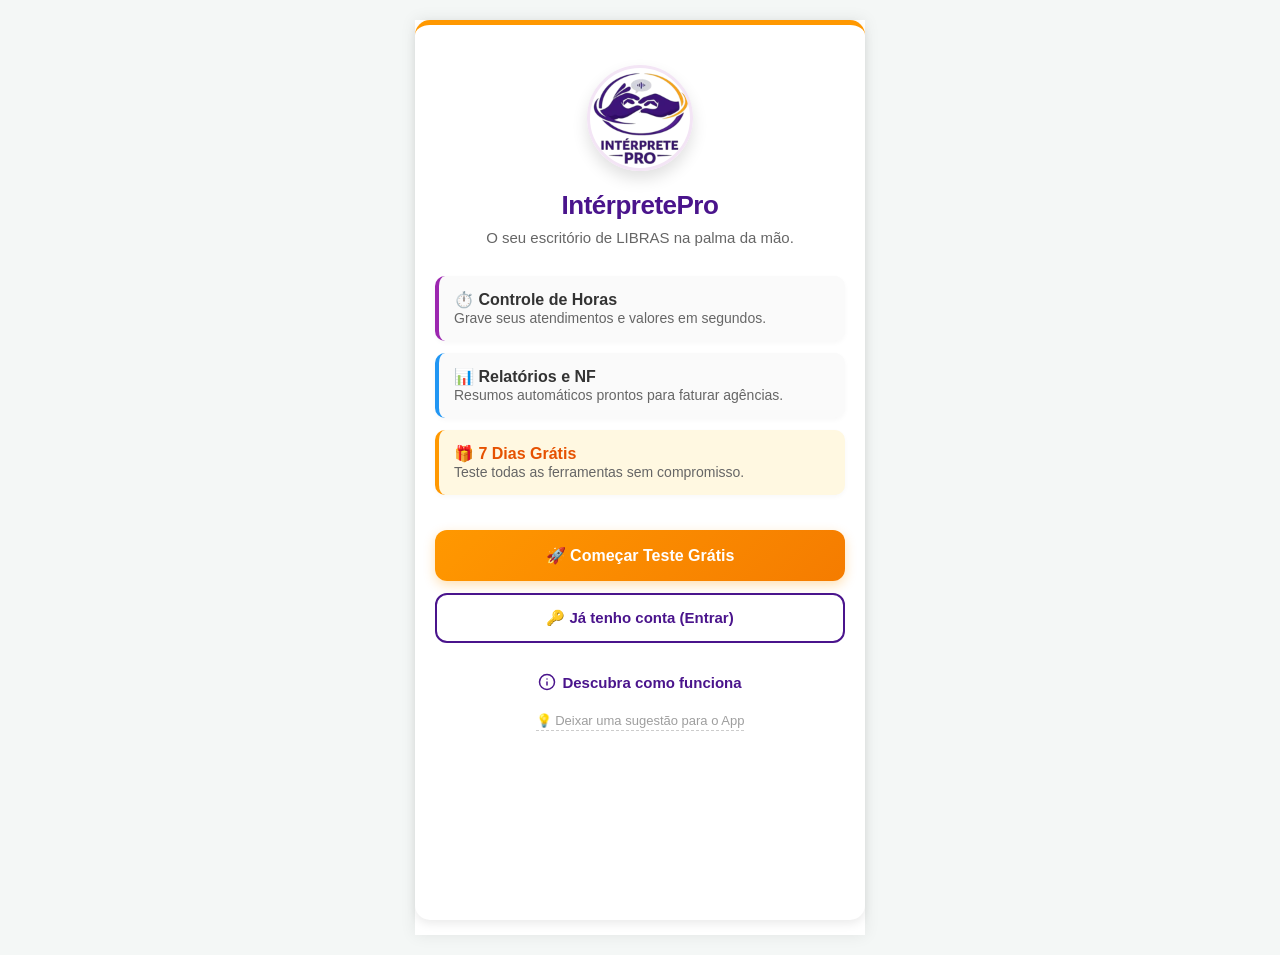
==== index.html @ 555f9520 "Restaurar estilo do topo, dashboard e tipografia do histórico" ====
<!DOCTYPE html>
<html lang="pt-br">

<head>

  <!-- Google Analytics: carregamento 8s após o carregamento completo da página -->
  <script>
    window.addEventListener('load', function () {
      window.setTimeout(function carregarGtag() {
        window.dataLayer = window.dataLayer || [];
        window.gtag = function () {
          window.dataLayer.push(arguments);
        };

        window.gtag('js', new Date());
        window.gtag('config', 'G-GJYN95318X');

        const script = document.createElement('script');
        script.src = 'https://www.googletagmanager.com/gtag/js?id=G-GJYN95318X';
        script.async = true;
        script.setAttribute('data-gtag-lazy', 'true');
        document.head.appendChild(script);
      }, 8000);
    }, { once: true });
  </script>

  <meta charset="UTF-8">
  <link rel="preload" as="image" href="logo.webp" type="image/webp" fetchpriority="high">
  <base target="_top">
  <meta name="viewport" content="width=device-width, initial-scale=1.0">

  <meta name="mobile-web-app-capable" content="yes">
  <meta name="apple-mobile-web-app-capable" content="yes">
  <meta name="apple-mobile-web-app-status-bar-style" content="black-translucent">
  <meta name="theme-color" content="#4a148c">
  <link rel="manifest" href="manifest.json">

  <title>IntérpretePro - App para Gestão de Intérpretes de LIBRAS</title>

  <meta name="description"
    content="O sistema de gestão definitivo para intérpretes de LIBRAS. Controle financeiro, histórico de atendimentos e relatórios simplificados em um só lugar.">
  <meta name="keywords" content="intérprete, LIBRAS, gestão, controle financeiro, sistema, app, surdos, acessibilidade">
  <meta name="author" content="Danilo Bertolani">

  <meta property="og:type" content="website">
  <meta property="og:url" content="https://interpretepro.deab.com.br/">
  <meta property="og:title" content="IntérpretePro | O seu escritório na palma da mão">
  <meta property="og:description"
    content="Gestão financeira e controle de atendimentos exclusivo para intérpretes de LIBRAS. Acesse agora!">
  <meta property="og:image" content="https://interpretepro.deab.com.br/logo.webp">
  <meta property="og:image:width" content="500">
  <meta property="og:image:height" content="500">

  <meta name="twitter:url" content="https://interpretepro.deab.com.br/">
  <meta name="twitter:image" content="https://interpretepro.deab.com.br/logo.webp">

  <link rel="icon" type="image/png" href="logo.webp">
  <link rel="apple-touch-icon" href="logo.webp">


  <style>

/* 1. Ajuste de Fundo e Centralização Real */
body {
  font-family: 'Segoe UI', Tahoma, Geneva, Verdana, sans-serif;
  background-color: #f4f7f6;
  margin: 0;
  display: flex;
  justify-content: center;
  align-items: center;
  min-height: 100vh;
  padding: 20px 0;
  width: 100%;
  overflow-x: hidden;
}

/* Mantém a mesma família tipográfica também nos controles do navegador */
button,
input,
select,
textarea {
  font-family: inherit;
}

/* LOGO + NOME NO TOPO (MAIS VISÍVEL) - AUMENTADO */
.header-app-logo {
  font-size: 26px !important;
  /* ✏️ MUDANÇA: 22px → 26px */
  font-weight: 900 !important;
  color: #4a148c;
  text-shadow: 1px 1px 0px rgba(0, 0, 0, 0.05);
}

.container-app {
  width: 100%;
  max-width: 450px;
  background-color: white;
  min-height: 100vh;
  box-shadow: 0 0 15px rgba(0, 0, 0, 0.08);
  display: flex;
  flex-direction: column;
  margin: 0 auto;
  padding: 0;
  box-sizing: border-box;
}

#tela-app {
  padding: 0 15px;
}

#tela-configuracoes .card {
  padding: 12px;
}

/* ✏️ MUDANÇA: Ajuste para alinhar valores na lista de agências */
.valor-tag {
  color: #2e7d32;
  font-weight: bold;
  background: #e8f5e9;
  padding: 4px 10px;
  border-radius: 6px;
  font-size: 14px;
  margin: 0;
  min-width: auto;
  text-align: center;
  white-space: nowrap;
  /* ✏️ NOVO: impede quebra de linha */
  flex-shrink: 0;
  /* ✏️ NOVO: não encolhe */
  display: inline-block;
  /* ✏️ NOVO: alinha melhor */
}

/* 2. Ajuste para telas de Introdução (Home, Login, Loading) */
/* Isso faz com que elas ocupem a altura toda e centralizem o conteúdo verticalmente */
#tela-home,
#tela-login-google,
#tela-loading,
#tela-trial,
#tela-bloqueio {
  flex: 1;
  display: flex;
  flex-direction: column;
  justify-content: center !important;
  /* !important só AQUI */
  align-items: center !important;
  /* !important só AQUI */
  text-align: center !important;
  /* !important só AQUI */
  padding: 20px;
}

#tela-login-google {
  min-height: 100vh !important;
  height: 100vh !important;
}

#tela-home {
  min-height: 100vh !important;
  height: 100vh !important;
}

#tela-loading {
  min-height: 100vh !important;
  height: 100vh !important;
}

.card {
  background: white;
  padding: 20px;
  border-radius: 12px;
  box-shadow: 0 4px 10px rgba(0, 0, 0, 0.08);
  margin-bottom: 15px;
  box-sizing: border-box;
  width: 100%;
}

.dash-card {
  background: linear-gradient(135deg, #4CAF50, #2E7D32);
  color: white;
  text-align: center;
  padding: 25px 15px;
  border-radius: 16px;
}

.dash-title {
  margin: 0;
  font-size: 14px;
  text-transform: uppercase;
  font-weight: 600;
  opacity: 0.9;
}

.dash-value {
  font-size: 36px;
  font-weight: bold;
  margin: 5px 0 0 0;
}

.menu-grid {
  display: grid;
  grid-template-columns: 1fr 1fr;
  gap: 15px;
  margin-top: 15px;
}

.menu-btn {
  background: white;
  border: none;
  border-radius: 12px;
  padding: 20px 10px;
  box-shadow: 0 2px 8px rgba(0, 0, 0, 0.05);
  text-align: center;
  cursor: pointer;
  display: flex;
  flex-direction: column;
  align-items: center;
  justify-content: center;
  transition: 0.2s;
}

.menu-btn:active {
  background: #f0f0f0;
  transform: scale(0.98);
}

.menu-icon {
  font-size: 32px;
  margin-bottom: 8px;
}

/* ✏️ MUDANÇA: 28px → 32px */
.menu-text {
  font-size: 14px;
  font-weight: 700;
  color: #455a64;
}

#tela-loading {
  position: fixed !important;
  top: 0 !important;
  left: 0 !important;
  right: 0 !important;
  bottom: 0 !important;
  width: 100vw !important;
  height: 100vh !important;

  display: none;
  flex-direction: column !important;
  justify-content: center !important;
  align-items: center !important;
  text-align: center !important;

  z-index: 10000 !important;
  background: white !important;

  margin: 0 !important;
  padding: 20px !important;
  box-sizing: border-box !important;
}

.loader {
  border: 6px solid #f3f3f3;
  border-top: 6px solid #FF9800;
  border-radius: 50%;
  width: 60px;
  height: 60px;
  animation: spin 1s linear infinite;
  margin: 25px auto;
}

@keyframes spin {
  0% {
    transform: rotate(0deg);
  }

  100% {
    transform: rotate(360deg);
  }
}

label {
  font-size: 15px;
  font-weight: 600;
  margin-top: 18px;
}

input,
select,
textarea {
  width: 100%;
  padding: 12px;
  margin-top: 5px;
  border: 1px solid #cfd8dc;
  border-radius: 8px;
  box-sizing: border-box;
  font-size: 16px !important;
  background-color: #f8fafc;
}

.btn-primario {
  background-color: #4CAF50;
  color: white;
  border: none;
  padding: 15px;
  border-radius: 8px;
  font-size: 16px;
  font-weight: bold;
  cursor: pointer;
  width: 100%;
  margin-top: 20px;
}

.btn-voltar {
  background-color: transparent;
  color: #78909c;
  border: 1px solid #cfd8dc;
  padding: 12px;
  border-radius: 8px;
  font-size: 14px;
  font-weight: bold;
  cursor: pointer;
  width: 100%;
  margin-top: 15px;
}

.header-app {
  display: flex;
  align-items: center;
  margin-bottom: 20px;
  border-bottom: none solid #eee;
  padding-bottom: 10px;
}

.header-app h2 {
  margin: 0;
  font-size: 20px;
  flex: 1;
  text-align: center;
  color: #333;
}

.btn-voltar-topo {
  background: none;
  border: none;
  font-size: 26px !important;
  color: #666;
  cursor: pointer;
  padding: 5px 15px 5px 0;
}

.filtros-box {
  background: #f0f8ff;
  padding: 15px;
  border-radius: 8px;
  margin-bottom: 15px;
  border: 1px solid #90caf9;
}

.grid-filtros {
  display: grid;
  grid-template-columns: 1fr 1fr;
  gap: 10px;
}

.item-pendente {
  background: #fff;
  border-left: 4px solid #ff9800;
  padding: 10px 12px;
  margin-bottom: 8px;
  border-radius: 8px;
  box-shadow: 0 2px 5px rgba(0, 0, 0, 0.06);
}

/* ALINHAMENTO DAS LISTAS (BOTÕES À DIREITA) */
.item-config-flex {
  display: flex !important;
  justify-content: space-between !important;
  align-items: center !important;
  gap: 15px;
}

.item-config-flex strong {
  flex: 1;
}

/* Faz o texto ocupar o espaço e empurrar botões */

.acoes-card {
  display: flex;
  justify-content: flex-end;
  gap: 8px;
  margin-top: 12px;
  border-top: 1px solid #eee;
  padding-top: 10px;
}

.btn-acao {
  border: none;
  padding: 8px 12px;
  border-radius: 6px;
  font-size: 13px;
  font-weight: bold;
  cursor: pointer;
}

.btn-baixa {
  background-color: #4CAF50;
  color: white;
}

.btn-editar {
  background-color: #ffb300;
  color: white;
}

.btn-excluir {
  background-color: #e53935;
  color: white;
}

/* SETAS DE NAVEGAÇÃO NOS AJUSTES */
.tabs-wrapper {
  position: relative;
  display: flex;
  align-items: center;
  background: #f8f9fa;
  border-radius: 12px;
  padding: 0 10px;
}

.scroll-arrow {
  background: none;
  border: none;
  font-size: 20px;
  color: #9c27b0;
  cursor: pointer;
  padding: 10px;
  display: flex;
  align-items: center;
  opacity: 0.6;
  transition: 0.2s;
}

.scroll-arrow:hover {
  opacity: 1;
  transform: scale(1.2);
}

.tabs-nav {
  display: flex;
  overflow-x: auto;
  /* Habilita o scroll horizontal */
  gap: 12px;
  -webkit-overflow-scrolling: touch;
  scrollbar-color: #ccc #f1f1f1;
  scrollbar-width: none;
  -ms-overflow-style: none;
  padding: 15px 0 !important;
}

/* Estilização da barra para o computador (Chrome/Edge/Safari) */
.tabs-nav::-webkit-scrollbar {
  height: 6px;
  /* Barra fina e visível no PC */
}

.tabs-nav::-webkit-scrollbar-track {
  background: #f1f1f1;
  border-radius: 10px;
}

.tabs-nav::-webkit-scrollbar-thumb {
  background: #ccc;
  border-radius: 10px;
}

.tabs-nav::-webkit-scrollbar-thumb:hover {
  background: #9c27b0;
}

.tab-btn {
  flex: 0 0 110px;
  /* Quadrados ligeiramente maiores */
  height: 110px;
  display: flex;
  flex-direction: column;
  align-items: center;
  justify-content: center;
  background: #f8f9fa;
  border: 2px solid #eee;
  border-radius: 18px;
  font-size: 15px;
  font-weight: bold;
  white-space: normal;
  text-align: center;
  cursor: pointer;
  transition: 0.2s;
}

.tab-btn.active {
  background: #f3e5f5;
  border-color: #9c27b0;
  color: #4a148c;
  box-shadow: 0 4px 10px rgba(156, 39, 176, 0.15);
}

.tab-content {
  display: none;
}

.tab-content.active {
  display: block;
}

/* Outros estilos mantidos */
.toast-container {
  position: fixed;
  bottom: 20px;
  left: 50%;
  transform: translateX(-50%);
  z-index: 9999;
  width: 90%;
  max-width: 400px;
}

.toast {
  background: #323232;
  color: white;
  padding: 12px 20px;
  border-radius: 8px;
  margin-top: 10px;
  font-size: 14px;
  font-weight: 500;
  display: flex;
  align-items: center;
  justify-content: center;
  box-shadow: 0 4px 12px rgba(0, 0, 0, 0.15);
  animation: slideUp 0.3s ease, fadeOut 0.5s ease 2.5s forwards;
}

.toast.sucesso {
  background: #2e7d32;
  border-left: 5px solid #1b5e20;
}

.toast.erro {
  background: #c62828;
  border-left: 5px solid #8e0000;
}

@keyframes slideUp {
  from {
    bottom: -50px;
    opacity: 0;
  }

  to {
    bottom: 20px;
    opacity: 1;
  }
}

@keyframes fadeOut {
  from {
    opacity: 1;
  }

  to {
    opacity: 0;
  }
}

.relatorio-stats {
  display: flex;
  gap: 10px;
  margin-bottom: 20px;
}

.stat-card {
  flex: 1;
  background: white;
  padding: 15px;
  border-radius: 12px;
  text-align: center;
  box-shadow: 0 2px 8px rgba(0, 0, 0, 0.05);
  border: 1px solid #f3e5f5;
  transition: transform 0.2s;
  display: flex;
  flex-direction: column;
  gap: 4px;
}

.stat-card strong {
  font-size: 18px;
  color: #4a148c;
}

.stat-label {
  font-size: 12px;
  color: #888;
  text-transform: uppercase;
  letter-spacing: 0.5px;
}

.item-relatorio {
  background: white;
  border-radius: 10px;
  padding: 12px;
  margin-bottom: 10px;
  border-left: 4px solid #9c27b0;
  box-shadow: 0 2px 4px rgba(0, 0, 0, 0.03);
}

.modal-lgpd {
  position: fixed;
  z-index: 9999;
  left: 0;
  top: 0;
  width: 100%;
  height: 100%;
  background-color: rgba(0, 0, 0, 0.6);
  display: flex;
  align-items: center;
  justify-content: center;
}

.modal-content {
  background-color: #fff;
  width: 90%;
  max-width: 450px;
  border-radius: 12px;
  padding: 20px;
  box-shadow: 0 10px 25px rgba(0, 0, 0, 0.2);
  animation: subirModal 0.3s ease-out;
}

/* --- AJUSTE EXCLUSIVO PARA CELULAR (Telas até 450px) --- */
@media (max-width: 450px) {
  body {
    padding: 0 !important;
    /* Remove o espaço de 20px que mostra o fundo cinza */
    background-color: white;
    /* Garante fundo limpo nas laterais */
  }

  .container-app {
    box-shadow: none !important;
    /* Mata a sombra que vira "borda" no celular */
    max-width: 100%;
    border-radius: 0;
    /* Opcional: faz o app ocupar a quina do celular perfeitamente */
  }

  /* Garante que o loading fixo não tenha margens fantasmas */
  #tela-loading {
    padding: 0 !important;
  }
}

/* CORREÇÃO DE SINTAXE: Procure sua regra .header-app e corrija a linha do border */
.header-app {
  display: flex;
  align-items: center;
  margin-bottom: 20px;
  border-bottom: 1px solid #eee;
  /* Estava "none; solid #eee;", o que é erro de digitação */
  padding-bottom: 10px;
}

/* ===============================
   MOBILE FULLSCREEN FIX
=============================== */
@media (max-width: 600px) {

  body {
    padding: 0 !important;
    background: white !important;
  }

  .container-app {
    max-width: 100% !important;
    width: 100% !important;
    margin: 0 !important;
    border-radius: 0 !important;
    box-shadow: none !important;
  }

}

.item-historico {
  cursor: pointer;
  transition: transform 0.1s, background 0.2s;
  position: relative;
  overflow: hidden;
}

.item-historico:active {
  transform: scale(0.98);
  background-color: #f0f0f0;
}

/* Badge de status no card para ficar discreto e bonito */
.status-badge-card {
  position: absolute;
  top: 10px;
  right: 10px;
  font-size: 10px;
  font-weight: bold;
  padding: 2px 8px;
  border-radius: 10px;
}

/* Container para campos lado a lado */
.form-row-duo {
  display: flex;
  gap: 10px;
  margin-bottom: 5px;
}

.form-row-duo>div {
  flex: 1;
}

/* Seletor Segmentado (Particular vs Agência) */
.toggle-origem {
  display: flex;
  background: #f0f0f0;
  border-radius: 8px;
  padding: 3px;
  margin-bottom: 15px;
  border: 1px solid #ddd;
}

.toggle-origem input {
  display: none;
}

.toggle-origem label {
  flex: 1;
  text-align: center;
  padding: 8px 5px;
  cursor: pointer;
  border-radius: 6px;
  font-size: 13px;
  font-weight: bold;
  color: #666;
  transition: 0.2s;
}

.toggle-origem input:checked+label {
  background: #4a148c;
  color: white;
  box-shadow: 0 2px 4px rgba(0, 0, 0, 0.1);
}


/* Feedback Fixo no Rodapé do Celular */
/* Feedback Fixo no Rodapé do Celular */
.feedback-atalho {
  position: fixed;
  bottom: 0;
  left: 50%;
  transform: translateX(-50%);
  /* Centraliza o elemento */
  width: 100%;
  max-width: 450px;
  /* Mesma largura máxima do seu app */
  background-color: #ffffff;
  text-align: center;
  padding: 12px 0;
  border-top: 1px solid #eee;
  z-index: 998;
  /* Fica acima do conteúdo, mas abaixo de modais */
  box-shadow: 0 -2px 10px rgba(0, 0, 0, 0.05);
}

.feedback-atalho a {
  color: #9e9e9e;
  font-size: 12px;
  text-decoration: none;
  font-weight: 600;
  display: flex;
  align-items: center;
  justify-content: center;
  gap: 5px;
}

/* Ajuste para o conteúdo não ficar escondido atrás do rodapé */
#tela-app,
#tela-historico,
#tela-relatorios {
  padding-bottom: 60px !important;
}


/* Ajuste para os campos de data ficarem iguais no mobile */
#filtroDataInicio,
#filtroDataFim {
  min-height: 45px;
  background-color: #ffffff;
  border: 1px solid #90caf9;
  color: #1565c0;
  font-weight: bold;
  -webkit-appearance: none;
  /* Remove estilos estranhos no iOS */
}

#btnOrdenacaoData {
  padding: 8px 12px;
  box-shadow: 0 2px 4px rgba(0, 0, 0, 0.1);
}



/* --- Barra de aviso de conexão offline --- */
#barra-offline {
  display: none;
  position: fixed;
  top: 0;
  left: 50%;
  transform: translateX(-50%);
  width: 100%;
  max-width: 450px;
  background: #c62828;
  color: white;
  text-align: center;
  padding: 10px 15px;
  font-size: 13px;
  font-weight: bold;
  z-index: 99999;
  box-shadow: 0 2px 8px rgba(0, 0, 0, 0.3);
  animation: slideDownBar 0.3s ease;
}

@keyframes slideDownBar {
  from {
    top: -50px;
    opacity: 0;
  }

  to {
    top: 0;
    opacity: 1;
  }
}

/* --- Modal de Planos --- */
#modal-planos .modal-content {
  max-height: 88vh;
  overflow-y: auto;
  padding: 20px;
}

.plano-card {
  background: white;
  border: 2px solid #e0e0e0;
  border-radius: 14px;
  padding: 18px;
  margin-bottom: 14px;
  position: relative;
  transition: border-color 0.2s, box-shadow 0.2s;
}

.plano-card:hover {
  border-color: #9c27b0;
  box-shadow: 0 4px 12px rgba(156, 39, 176, 0.12);
}

.plano-card.destaque {
  border-color: #4a148c;
  background: linear-gradient(135deg, #fdf3ff, #f8f0ff);
}

.badge-desconto {
  position: absolute;
  top: -10px;
  right: 14px;
  background: #e53935;
  color: white;
  font-size: 11px;
  font-weight: 900;
  padding: 3px 10px;
  border-radius: 20px;
  letter-spacing: 0.3px;
}

.badge-popular {
  position: absolute;
  top: -10px;
  left: 14px;
  background: #4a148c;
  color: white;
  font-size: 11px;
  font-weight: 900;
  padding: 3px 10px;
  border-radius: 20px;
}

.plano-nome {
  font-size: 16px;
  font-weight: 900;
  color: #333;
  margin: 0 0 4px 0;
}

.plano-preco-equivalente {
  font-size: 22px;
  font-weight: 900;
  color: #4a148c;
  margin: 4px 0 2px 0;
}

.plano-preco-equivalente span {
  font-size: 13px;
  color: #888;
  font-weight: 500;
}

.plano-total {
  font-size: 12px;
  color: #888;
  margin-bottom: 14px;
}

.plano-botoes {
  display: flex;
  gap: 8px;
}

.btn-plano-cartao {
  flex: 1;
  padding: 11px 8px;
  background: #4a148c;
  color: white;
  border: none;
  border-radius: 8px;
  font-size: 13px;
  font-weight: bold;
  cursor: pointer;
  transition: background 0.2s;
}

.btn-plano-cartao:hover {
  background: #6a1b9a;
}

.btn-plano-pix {
  flex: 1;
  padding: 11px 8px;
  background: white;
  color: #00897b;
  border: 2px solid #00897b;
  border-radius: 8px;
  font-size: 13px;
  font-weight: bold;
  cursor: pointer;
  transition: background 0.2s;
}

.btn-plano-pix:hover {
  background: #e0f2f1;
}

/* --- Modal PIX --- */
#modal-pix .modal-content {
  text-align: center;
}

.pix-qrcode-img {
  width: 200px;
  height: 200px;
  margin: 16px auto;
  display: block;
  border-radius: 10px;
  border: 2px solid #e0e0e0;
}

.pix-copia-cola {
  background: #f5f5f5;
  border: 1px dashed #bbb;
  border-radius: 8px;
  padding: 12px;
  font-size: 11px;
  word-break: break-all;
  color: #555;
  text-align: left;
  margin: 12px 0;
  max-height: 80px;
  overflow-y: auto;
}

.btn-copiar-pix {
  width: 100%;
  padding: 13px;
  background: #00897b;
  color: white;
  border: none;
  border-radius: 8px;
  font-size: 15px;
  font-weight: bold;
  cursor: pointer;
  margin-top: 8px;
}

/* Spinner dentro de botão */
.btn-loading {
  opacity: 0.7;
  pointer-events: none;
}

/* =========================================
   AJUSTES CIRÚRGICOS DE ACESSIBILIDADE (a11y)
========================================= */
#atalho-feedback-fixo, .feedback-atalho {
  background-color: #4a148c !important;
  color: #ffffff !important;
}

a {
  color: #4a148c;
}

.feedback-atalho a {
  color: #ffffff !important;
}



/* RESTAURAÇÃO VISUAL EXPLÍCITA: topo, dashboard e histórico */
#tela-app .header-app-logo {
  font-family: 'Segoe UI', Tahoma, Geneva, Verdana, sans-serif !important;
  font-size: 26px !important;
  font-weight: 900 !important;
  color: #4a148c !important;
  text-shadow: 1px 1px 0 rgba(0, 0, 0, 0.05);
}

#tela-app .dash-card {
  background: linear-gradient(135deg, #4CAF50, #2E7D32) !important;
  color: #ffffff !important;
  text-align: center;
  padding: 25px 15px;
  border-radius: 16px;
}

#tela-app .dash-card .dash-title {
  font-family: 'Segoe UI', Tahoma, Geneva, Verdana, sans-serif !important;
  font-size: 14px !important;
  font-weight: 600 !important;
}

#tela-app .dash-card .dash-value {
  font-family: 'Segoe UI', Tahoma, Geneva, Verdana, sans-serif !important;
  font-size: 36px !important;
  font-weight: 700 !important;
}

#tela-app #pendente-detalhado {
  gap: 10px !important;
  margin-top: 12px !important;
}

#tela-historico,
#tela-historico .card,
#tela-historico .filtros-box,
#tela-historico #lista-html,
#tela-historico .item-historico {
  font-family: 'Segoe UI', Tahoma, Geneva, Verdana, sans-serif !important;
}

</style>
</head>

<body>
  <div id="barra-offline" style="display: none;">
    ⚠️ Você está sem internet. Verifique sua conexão.
  </div>

  <div id="toast-container" class="toast-container"></div>

  <div class="container-app" role="main">

    <div id="tela-login-google" class="card" style="display: none; text-align: center; padding: 40px 20px;">
      <div style="margin-bottom: 20px; display: flex; justify-content: center; width: 100%;">
        <img src="logo.webp" alt="Logo IntérpretePro" width="150" height="150" decoding="async"
          style="aspect-ratio: 1 / 1; width: 150px; height: 150px; border-radius: 50%; object-fit: cover; box-shadow: 0 4px 8px rgba(0,0,0,0.1); background: #fff;">
      </div>
      <h2 style="color: #4a148c; margin-bottom: 8px;">Portal IntérpretePro</h2>
      <p style="color: #757575; font-size: 14px; margin-bottom: 30px;">Gestão inteligente para intérpretes de LIBRAS.
      </p>

      <button onclick="solicitarAcessoSaaS()" class="btn-primario"
        style="background: #4285F4; border: none; width: 100%; display: flex; align-items: center; justify-content: center; gap: 10px; padding: 14px; border-radius: 8px; font-weight: bold; cursor: pointer;">
        <img src="https://www.gstatic.com/images/branding/product/1x/gsa_512dp.png" width="18">
        Entrar com Google
      </button>

      <div
        style="margin-top: 25px; padding: 15px; background-color: #f8f9fa; border-radius: 10px; border: 1px solid #eee;">
        <label
          style="display: flex; align-items: flex-start; text-align: left; cursor: pointer; font-size: 13px; line-height: 1.4; color: #616161;">
          <input type="checkbox" id="aceito-termos" style="margin-top: 2px; margin-right: 12px; transform: scale(1.2);">
          <span>
            Estou de acordo com os
            <a href="#" onclick="abrirModalTermos(event)"
              style="color: #4285F4; font-weight: 600; text-decoration: none; border-bottom: 1px solid #4285F4;">Termos
              de Uso</a>
            e a
            <a href="privacidade.html" target="_blank"
              style="color: #4285F4; font-weight: 600; text-decoration: none; border-bottom: 1px solid #4285F4;">Política
              de Privacidade</a>.
          </span>
        </label>
      </div>

      <div style="margin-top: 20px; font-size: 11px; text-align: center;">
        <a href="privacidade.html" target="_blank" style="color: #999; text-decoration: underline;">Política de
          Privacidade</a>
      </div>
    </div>

    <div id="tela-loading" style="display: none;">
      <div style="margin-bottom: 30px;">
        <img src="logo.webp" alt="Logo IntérpretePro" width="150" height="150" decoding="async"
          style="aspect-ratio: 1 / 1; width: 150px; height: 150px; border-radius: 50%; box-shadow: 0 10px 30px rgba(0,0,0,0.15);">
      </div>
      <h2 style="color: #4a148c; font-size: 36px; font-weight: 900; margin: 0 0 15px 0;">Olá, <span
          id="nome-usuario-loading" style="color: #FF9800;">Intérprete</span>! 🤟</h2>
      <p style="color: #666; font-size: 20px; margin: 0 0 40px 0;">Estamos organizando seu escritório...</p>
      <div class="loader"></div>
    </div>

    <div id="tela-trial" class="card" style="display: none; text-align: center; padding: 40px 20px;">
      <div style="font-size: 50px; margin-bottom: 10px;">🎁</div>
      <h2 style="color: #4a148c;">Bem-vindo ao IntérpretePro!</h2>

      <p style="color: #666; margin-top: 15px; font-size: 15px; line-height: 1.5;">
        Vimos que você é novo por aqui.<br>Que tal testar nosso sistema completo de gestão por <strong>7 dias totalmente
          grátis</strong>?
      </p>

      <button onclick="iniciarTesteGratis()" class="btn-primario"
        style="background: #25D366; width: 100%; margin-top: 25px; font-size: 16px; padding: 15px; font-weight: bold; box-shadow: 0 4px 6px rgba(37, 211, 102, 0.3);">
        🚀 Iniciar meus 7 Dias Grátis
      </button>

      <p style="font-size: 12px; color: #999; margin-top: 15px;">Nenhum cartão de crédito necessário nesta etapa.</p>
    </div>

    <div id="tela-bloqueio" class="card" style="display: none; text-align: center; padding: 40px 20px;">

      <div style="display: flex; justify-content: flex-end; width: 100%; margin-bottom: -10px;">
        <a href="#" onclick="logout()"
          style="color: #d32f2f; text-decoration: none; font-size: 13px; font-weight: 600; padding: 6px 12px; background: #ffebee; border-radius: 6px;">Sair
          da conta</a>
      </div>

      <div style="font-size: 50px; margin-bottom: 10px;">⏳</div>

      <h2 style="color: #FF9800;">Tempo Esgotado</h2>

      <p style="color: #444; margin-top: 10px; font-size: 15px; line-height: 1.5;">
        O período de acesso para o e-mail <br>
        <strong id="email-bloqueado" style="color:#4a148c;"></strong><br>
        chegou ao fim.
      </p>

      <p id="motivo-bloqueio" style="display:none;"></p>
      <div
        style="background: #f8f9fa; padding: 15px; border-radius: 8px; border-left: 4px solid #4CAF50; margin: 20px 0; text-align: left;">
        <p style="margin: 0; font-size: 13px; color: #555;">
          <strong>Seus dados estão seguros!</strong> 🛡️<br>
          Seu histórico de atendimentos e configurações continuam salvos no nosso banco de dados. Para voltar a
          adicionar novos serviços e faturar, renove seu acesso abaixo.
        </p>
      </div>


      <button id="btn-pagar" onclick="abrirModalPlanos()" class="btn-primario" style="display:none; margin-top:15px;">
        💳 Ver Planos e Assinar
      </button>

      <a href="https://wa.me/5527996962395?text=Olá, Danilo! Gostaria de renovar meu acesso ao App InterpretePro."
        target="_blank" class="btn-primario"
        style="background: #25D366; display: block; width: 100%; margin-top: 10px; text-decoration: none; padding: 12px; font-size: 14px; color: white;">
        📲 Falar com Suporte (WhatsApp)
      </a>

      <div style="display: flex; align-items: center; margin: 25px 0 15px 0;">
        <div style="flex: 1; height: 1px; background: #eee;"></div>
        <span style="padding: 0 10px; color: #999; font-size: 12px;">ou</span>
        <div style="flex: 1; height: 1px; background: #eee;"></div>
      </div>

      <p style="font-size: 12px; color: #777; margin-bottom: 10px;">
        Precisa apenas gerar uma nota fiscal antiga ou ver seu histórico?
      </p>

      <button onclick="acessarModoLeitura()" class="btn-voltar"
        style="width: 100%; margin: 0; padding: 12px; color: #546e7a; border: 1px solid #cfd8dc; background: #eceff1; font-weight: 600;">
        👀 Entrar no Modo Apenas Visualização
      </button>

    </div>

    <div id="tela-home" class="card"
      style="display: block; padding: 40px 20px; text-align: center; border-top: 5px solid #FF9800; border-radius: 15px;">

      <img src="logo.webp" alt="Logo IntérpretePro" width="100" height="100" fetchpriority="high" decoding="async"
        style="width: 100px; height: 100px; border-radius: 50%; margin-bottom: 15px; box-shadow: 0 8px 16px rgba(0,0,0,0.12); border: 3px solid #f3e5f5;">
      <h1 style="color: #4a148c; margin: 0; font-size: 26px; font-weight: 900; letter-spacing: -0.5px;">IntérpretePro
      </h1>
      <p style="color: #666; font-size: 15px; margin-top: 8px; margin-bottom: 30px;">O seu escritório de LIBRAS na palma
        da mão.</p>

      <div style="text-align: left; margin-bottom: 35px; display: flex; flex-direction: column; gap: 12px;">

        <div
          style="padding: 14px 15px; border-radius: 10px; background: #fafafa; border-left: 4px solid #9c27b0; box-shadow: 0 2px 5px rgba(0,0,0,0.03);">
          <strong style="color:#333; font-size: 16px;">⏱️ Controle de Horas</strong><br>
          <span style="color:#666; font-size: 14px;">Grave seus atendimentos e valores em segundos.</span>
        </div>

        <div
          style="padding: 14px 15px; border-radius: 10px; background: #fafafa; border-left: 4px solid #2196F3; box-shadow: 0 2px 5px rgba(0,0,0,0.03);">
          <strong style="color:#333; font-size: 16px;">📊 Relatórios e NF</strong><br>
          <span style="color:#666; font-size: 14px;">Resumos automáticos prontos para faturar agências.</span>
        </div>

        <div
          style="padding: 14px 15px; border-radius: 10px; background: #fff8e1; border-left: 4px solid #FF9800; box-shadow: 0 2px 5px rgba(0,0,0,0.03);">
          <strong style="color:#E65100; font-size: 16px;">🎁 7 Dias Grátis</strong><br>
          <span style="color:#666; font-size: 14px;">Teste todas as ferramentas sem compromisso.</span>
        </div>

      </div>

      <div style="display: flex; flex-direction: column; gap: 12px; margin-bottom: 30px;">

        <button onclick="mostrarTelaLogin()"
          style="background: linear-gradient(135deg, #FF9800, #F57C00); color: white; border: none; padding: 16px; font-size: 16px; font-weight: bold; border-radius: 12px; box-shadow: 0 4px 12px rgba(255, 152, 0, 0.3); cursor: pointer; transition: 0.2s;">
          🚀 Começar Teste Grátis
        </button>

        <button onclick="mostrarTelaLogin()"
          style="background: transparent; color: #4a148c; border: 2px solid #4a148c; padding: 14px; font-size: 15px; font-weight: bold; border-radius: 12px; cursor: pointer; transition: 0.2s;">
          🔑 Já tenho conta (Entrar)
        </button>

      </div>

      <a href="como-funciona.html" target="_blank"
        style="color: #4a148c; font-size: 15px; font-weight: bold; text-decoration: none; display: inline-flex; align-items: center; justify-content: center; gap: 6px; margin-bottom: 20px; transition: 0.2s;">
        <svg width="18" height="18" viewBox="0 0 24 24" fill="none" stroke="currentColor" stroke-width="2"
          stroke-linecap="round" stroke-linejoin="round">
          <circle cx="12" cy="12" r="10"></circle>
          <path d="M12 16v-4"></path>
          <path d="M12 8h.01"></path>
        </svg>
        Descubra como funciona
      </a>

      <br>

      <a href="#" onclick="abrirModalFeedback(event)"
        style="color: #9e9e9e; font-size: 13px; text-decoration: none; border-bottom: 1px dashed #ccc; padding-bottom: 2px; transition: 0.2s;">
        💡 Deixar uma sugestão para o App
      </a>

    </div>
    <div id="tela-app" style="display: none;">

      <div
        style="display: flex; justify-content: space-between; align-items: center; margin-bottom: 20px; padding-bottom: 10px; border-bottom: 1px solid #e0e0e0;">

        <div style="display: flex; align-items: center; gap: 12px;">
          <img src="logo.webp" alt="Logo"
            style="width: 45px; height: 45px; border-radius: 50%; border: 2px solid #f3e5f5;">
          <span class="header-app-logo">IntérpretePro</span>
        </div>

        <a href="#" onclick="logout()"
          style="color: #d32f2f; text-decoration: none; font-size: 14px; font-weight: 600; padding: 6px 12px; background: #ffebee; border-radius: 6px;">Sair</a>
      </div>

      <div class="dash-card">
        <p class="dash-title">Total a Receber</p>
        <p class="dash-value" id="valor-pendente">R$ 0,00</p>
        <div id="pendente-detalhado"
          style="display:flex; justify-content:center; gap:15px; font-size:12px; color:#666; flex-wrap:wrap; margin-top: 5px;">
        </div>
      </div>

      <div class="menu-grid">

        <button class="menu-btn" onclick="abrirRegistro()">
          <div class="menu-icon">➕</div>
          <div class="menu-text">Novo Serviço</div>
        </button>
        <button class="menu-btn" onclick="abrirHistorico()">
          <div class="menu-icon">🧾</div>
          <div class="menu-text">Histórico</div>
        </button>
        <button class="menu-btn" onclick="abrirRelatorios()">
          <div class="menu-icon">📊</div>
          <div class="menu-text">Relatórios/NF</div>
        </button>
        <button class="menu-btn" onclick="abrirConfiguracoes()">
          <div class="menu-icon">⚙️</div>
          <div class="menu-text">Ajustes / Equipe</div>
        </button>

        <button id="btn-tab-admin" class="menu-btn" onclick="abrirAdmin()"
          style="display:none; border: 2px solid #9c27b0; background: #f3e5f5;">
          <div class="menu-icon">🔑</div>
          <div class="menu-text" style="color:#4a148c; font-weight:bold;">Master Admin</div>
        </button>

      </div>

    </div>



    <div id="tela-registro" style="display: none;">
      <div class="card">

        <div class="header-app">
          <button class="btn-voltar-topo" onclick="fecharRegistroManual()">⬅</button>
          <h2 id="titulo-form">Atendimento</h2>
        </div>

        <form id="formRegistro" onsubmit="enviarDados(event)">
          <input type="hidden" id="linha-edicao">
          <input type="hidden" id="status-antigo">
          <input type="hidden" id="data-pgto-antiga">

          <div class="form-row-duo">
            <div style="flex: 1;"><label>Data:</label><input type="date" id="data" required></div>
            <div style="flex: 1.5;"><label>Tipo de Serviço:</label><select id="tipoServico" required></select></div>
          </div>

          <label>Intérprete:</label><select id="interprete" required></select>

          <label>Contratação:</label>
          <div class="toggle-origem">
            <input type="radio" name="origemAtendimento" value="Particular" id="origem-p"
              onchange="toggleCamposAgencia()" checked>
            <label for="origem-p">Particular</label>
            <input type="radio" name="origemAtendimento" value="Agência" id="origem-a" onchange="toggleCamposAgencia()">
            <label for="origem-a">Agência</label>
          </div>

          <div id="box-agencia" style="display: none;">
            <label>Agência:</label>
            <select id="agencia" onchange="aoMudarAgencia()"></select>
          </div>

          <label>Cliente/Empresa Final:</label>
          <input type="text" id="empresa" list="listaEmpresasDatalist" required
            placeholder="Selecione ou digite novo...">
          <datalist id="listaEmpresasDatalist"></datalist>

          <div class="form-row-duo">
            <div style="flex: 1;"><label>Início:</label><input type="time" id="inicio" required
                onchange="calcularTotalLive()"></div>
            <div style="flex: 1;"><label>Término:</label><input type="time" id="fim" required
                onchange="calcularTotalLive()"></div>
          </div>

          <label>Cobrança:</label>
          <div style="display: flex; gap: 10px; margin-top:5px;">
            <label style="font-weight:normal;"><input type="radio" name="tipoCobranca" value="hora" checked
                onchange="calcularTotalLive()"> Hora</label>
            <label style="font-weight:normal;"><input type="radio" name="tipoCobranca" value="fixo"
                onchange="calcularTotalLive()"> Fixo</label>
          </div>

          <label id="label-valor">Valor:</label>
          <input type="text" inputmode="numeric" id="valor-base" oninput="formatarMoeda(this); calcularTotalLive()"
            required>

          <div class="box-valor-live">
            <span style="font-size:11px; color:#2e7d32;">Subtotal: </span>
            <strong style="font-size:20px; color:#1b5e20;" id="valor-live-preview">R$ 0,00</strong>
          </div>

          <label>Obs:</label><textarea id="obs" rows="2"></textarea>

          <div id="secao-edicao-financeira"
            style="display:none; background: #f3e5f5; padding: 15px; border-radius: 10px; margin-bottom: 15px; border: 1px solid #ce93d8;">
            <label style="color: #4a148c; font-weight: bold;">Status do Pagamento:</label>
            <select id="edit-status" onchange="toggleDataEdicao()">
              <option value="Pendente">⏳ Pendente</option>
              <option value="Pago">✅ Pago</option>
            </select>
            <div id="box-data-recebimento-edit" style="margin-top: 10px;">
              <label>Data do Recebimento:</label>
              <input type="date" id="edit-data-pgto">
            </div>
          </div>

          <button type="submit" id="btnSalvar" class="btn-primario">Salvar</button>
          <button type="button" class="btn-voltar" onclick="fecharRegistroManual()">Cancelar</button>

        </form>
      </div>
    </div>

    <div id="tela-historico" style="display: none;">

      <div class="card">
        <div class="header-app">
          <button class="btn-voltar-topo" onclick="voltarDashboard()">⬅</button>
          <h2>Histórico</h2>
        </div>

        <div class="filtros-box">
          <div class="grid-filtros">
            <div>
              <label>Status:</label>
              <select id="filtroStatus" onchange="filtrarListaHistorico()" style="background: #fff;">
                <option value="pendente" selected>⏳ Pendentes</option>
                <option value="pago">✔️ Pagos</option>
                <option value="todos">📋 Todos</option>
              </select>
            </div>
            <div><label>Agência:</label><select id="filtroAgenciaHist" onchange="filtrarListaHistorico()"></select>
            </div>
            <div><label>Membro:</label><select id="filtroInterpreteHist" onchange="filtrarListaHistorico()"></select>
            </div>
            <div><label>Cliente:</label><input type="text" id="filtroClienteHist" onkeyup="filtrarListaHistorico()"
                placeholder="Buscar..."></div>
          </div>

          <div style="margin-top: 15px; border-top: 1px dashed #90caf9; padding-top: 10px;">
            <div style="display: flex; justify-content: space-between; align-items: center; margin-bottom: 5px;">
              <label style="margin: 0; font-size: 13px; color: #1976d2;">Período do Atendimento:</label>
              <button id="btnOrdenacaoData" onclick="alternarOrdemData()"
                style="background: #e3f2fd; border: none; border-radius: 6px; padding: 5px 10px; font-size: 11px; cursor: pointer; color: #1565c0; font-weight: bold; transition: 0.2s;">
                ⬇️ Mais Recentes
              </button>
            </div>
            <div style="display: flex; gap: 10px; align-items: center;">
              <input type="date" id="filtroDataInicio" onchange="filtrarListaHistorico()"
                style="margin: 0; padding: 10px; font-size: 13px !important; color: #444;">
              <span style="font-size: 12px; color: #666; font-weight: bold;">até</span>
              <input type="date" id="filtroDataFim" onchange="filtrarListaHistorico()"
                style="margin: 0; padding: 10px; font-size: 13px !important; color: #444;">
            </div>
          </div>

        </div>

        <div id="lista-html"></div>
      </div>
    </div>

    <div id="tela-relatorios" style="display: none;">
      <div class="card">
        <div class="header-app"><button class="btn-voltar-topo" onclick="voltarDashboard()">⬅</button>
          <h2>Relatórios</h2>
        </div>
        <div class="filtros-box" style="background: #f3e5f5;">
          <label>Tipo de Relatório:</label>
          <select id="tipoRelatorio" onchange="gerarRelatorio()">
            <option value="nf">📄 Nota Fiscal (Por Agência/Membro)</option>
            <option value="horas">⏱️ Produtividade (Total de Horas)</option>
          </select>
          <label id="labelMesFiltro">Mês Recebido:</label><input type="month" id="filtroMesRelatorio"
            onchange="gerarRelatorio()">
          <label>Membro:</label><select id="filtroMembroRelatorio" onchange="gerarRelatorio()"></select>
          <label>Agência (Opcional):</label><select id="filtroAgenciaRelatorio" onchange="gerarRelatorio()"></select>
        </div>
        <div class="relatorio-stats">
          <div class="stat-card"><span class="stat-label">Faturamento</span><strong id="valor-total-relatorio">R$
              0,00</strong></div>
          <div class="stat-card"><span class="stat-label">Total Horas</span><strong
              id="horas-total-relatorio">0.00h</strong></div>
        </div>
        <div id="lista-relatorio"></div>
        <div style="display: flex; gap: 10px; margin-top: 15px;">
          <button id="btnCopiarRelatorio" class="btn-primario" style="background-color: #9c27b0; flex: 1;"
            onclick="copiarResumo()">📋 Copiar Texto</button>
          <button id="btnBaixarImagem" class="btn-primario" style="background-color: #1976d2; flex: 1;"
            onclick="baixarImagemRelatorio()">🖼️ Salvar Imagem</button>
        </div>
      </div>
    </div>

    <div id="tela-admin" style="display: none;">
      <div class="card">
        <div class="header-app"><button class="btn-voltar-topo" onclick="voltarDashboard()">⬅</button>
          <h2>Gestão Master</h2>
        </div>
        <p style="font-size:12px; color:#666; margin-bottom:15px;">Gerencie acessos e assinaturas dos usuários.
        </p>
        <div id="lista-clientes-master">
        </div>
      </div>
    </div>

    <div id="tela-configuracoes" style="display: none;">
      <div class="card">
        <div class="header-app">
          <button class="btn-voltar-topo" onclick="voltarDashboard()">⬅</button>
          <h2>Ajustes</h2>
        </div>

        <div class="tabs-wrapper">
          <button class="scroll-arrow"
            onclick="document.querySelector('.tabs-nav').scrollBy({left: -100, behavior: 'smooth'})">❮</button>

          <div class="tabs-nav" style="flex: 1;">
            <button class="tab-btn active" id="btn-tab-servicos" onclick="mudarAba('servicos')">🛠️
              Serviços</button>
            <button class="tab-btn" id="btn-tab-equipe" onclick="mudarAba('equipe')">👥 Equipe</button>
            <button class="tab-btn" id="btn-tab-agencias" onclick="mudarAba('agencias')">🏢 Agências</button>
            <button class="tab-btn" id="btn-tab-clientes" onclick="mudarAba('clientes')">🏬 Clientes</button>
            <button class="tab-btn" id="btn-tab-sobre" onclick="mudarAba('sobre')">ℹ️ Sobre</button>
            <button class="tab-btn" id="btn-tab-perfil" onclick="mudarAba('perfil')">👤 Meu Perfil</button>
          </div>

          <button class="scroll-arrow"
            onclick="document.querySelector('.tabs-nav').scrollBy({left: 100, behavior: 'smooth'})">❯</button>
        </div>

        <div id="content-servicos" class="tab-content active">
          <form id="formServicos" onsubmit="salvarTipoServico(event)">
            <input type="hidden" id="servico-antigo"> <label>Tipo de Serviço:</label>
            <input type="text" id="configServicoNome" required placeholder="Ex: Tradução, Interpretação...">
            <button type="submit" class="btn-primario" style="background:#546e7a;">Salvar Serviço</button>
          </form>
          <div id="lista-servicos-ui" style="margin-top:15px;"></div>
        </div>

        <div id="content-equipe" class="tab-content">
          <form id="formEquipe" onsubmit="salvarEquipe(event)">
            <input type="hidden" id="equipe-antigo"> <label>Membro da Equipe:</label>
            <input type="text" id="configEquipeNome" required>
            <button type="submit" class="btn-primario" style="background:#546e7a;">Salvar</button>
          </form>
          <div id="lista-equipe-ui" style="margin-top:15px;"></div>
        </div>

        <div id="content-agencias" class="tab-content">
          <form id="formConfig" onsubmit="salvarAgencia(event)">
            <input type="hidden" id="agencia-antigo"> <label>Agência:</label>
            <input type="text" id="configNome" required>
            <label>Valor Hora:</label>
            <input type="text" inputmode="numeric" id="configValor" oninput="formatarMoeda(this)" required>
            <button type="submit" class="btn-primario" style="background:#607d8b;">Salvar</button>
          </form>
          <div id="lista-configuracoes" style="margin-top:15px;"></div>
        </div>

        <div id="content-clientes" class="tab-content">
          <form id="formClientes" onsubmit="salvarCliente(event)">
            <input type="hidden" id="cliente-antigo"> <label>Cliente/Empresa Final:</label>
            <input type="text" id="configClienteNome" required>
            <button type="submit" class="btn-primario" style="background:#FF9800;">Salvar Cliente</button>
          </form>
          <div id="lista-clientes-ui" style="margin-top:15px;"></div>
        </div>

        <div id="content-sobre" class="tab-content" style="text-align: center; padding: 30px 10px;">
          <img src="logo.webp" alt="IntérpretePro"
            style="width: 100px; height: 100px; border-radius: 50%; object-fit: cover; margin-bottom: 15px; box-shadow: 0 4px 8px rgba(0,0,0,0.1);">
          <h2 style="color: #4a148c; margin-bottom: 5px;">IntérpretePro</h2>
          <p style="color: #666; font-size: 14px; margin-bottom: 20px;">Versão 1.0.0</p>

          <p style="font-size: 14px; line-height: 1.5; color: #444; margin-bottom: 20px;">
            Sistema de gestão desenvolvido exclusivamente para facilitar o dia a dia e o controle financeiro de
            intérpretes de LIBRAS.
          </p>

          <div
            style="background: #f8f9fa; padding: 15px; border-radius: 8px; border: 1px solid #eee; text-align: left;">
            <p style="font-size: 13px; margin: 0 0 10px 0;"><strong>Desenvolvido por:</strong> Danilo Bertolani
            </p>
            <p style="font-size: 13px; margin: 0;"><strong>Suporte Técnico:</strong> <br>
              <a href="https://wa.me/5527996962395" target="_blank"
                style="color: #25D366; text-decoration: none; font-weight: bold;">📱 Chamar no WhatsApp</a>
            </p>
          </div>

          <div style="margin-top: 20px; display: flex; justify-content: center;">
            <button id="btn-instalar-app" onclick="instalarAplicativo()"
              style="display: none; background: linear-gradient(135deg, #7b1fa2, #4a148c); color: white; border: none; padding: 14px 22px; font-size: 15px; font-weight: bold; border-radius: 999px; cursor: pointer; transition: 0.2s; box-shadow: 0 6px 16px rgba(74, 20, 140, 0.28); min-width: 230px;">
              📲 Baixar Aplicativo
            </button>
          </div>

          <div style="margin-top: 25px; border-top: 1px solid #eee; padding-top: 20px;">
            <p style="font-size: 13px; color: #666; margin-bottom: 10px;">Sua opinião nos ajuda a evoluir o App!
            </p>
            <button onclick="abrirModalFeedback(event)" class="btn-voltar"
              style="color: #4a148c; border-color: #4a148c; background: #f3e5f5; width: 100%; margin: 0; padding: 15px; font-weight: bold;">
              💡 Enviar Sugestão / Feedback
            </button>
          </div>
        </div>

        <div id="content-perfil" class="tab-content">
          <div style="padding: 10px 0;">

            <!-- Avatar com edição -->
            <div style="text-align: center; margin-bottom: 20px;">
              <div style="position: relative; width: 90px; margin: 0 auto 10px auto;">
                <div id="avatar-display" onclick="document.getElementById('input-foto-perfil').click()"
                  style="width: 90px; height: 90px; border-radius: 50%; background: #f3e5f5; border: 3px solid #9c27b0; display: flex; align-items: center; justify-content: center; font-size: 48px; cursor: pointer; overflow: hidden;">
                  👤
                </div>
                <button onclick="removerFotoPerfil()" id="btn-remover-foto"
                  style="display:none; position: absolute; top: 0; right: 0; background: #e53935; border: none; border-radius: 50%; width: 24px; height: 24px; color: white; font-size: 14px; cursor: pointer; line-height: 1;">✕</button>
                <div onclick="document.getElementById('input-foto-perfil').click()"
                  style="position: absolute; bottom: 0; right: 0; background: #4a148c; border-radius: 50%; width: 26px; height: 26px; display: flex; align-items: center; justify-content: center; cursor: pointer; font-size: 14px;">
                  ✏️</div>
              </div>
              <input type="file" id="input-foto-perfil" accept="image/*" style="display:none"
                onchange="salvarFotoPerfil(this)">

              <!-- Nome editável -->
              <div id="nome-display-perfil"
                style="display: flex; align-items: center; justify-content: center; gap: 8px; margin-bottom: 4px;">
                <h3 style="color: #4a148c; margin: 0; font-size: 18px;" id="conta-nome">---</h3>
                <button onclick="ativarEdicaoNome()"
                  style="background: none; border: none; cursor: pointer; font-size: 14px; padding: 2px;">✏️</button>
              </div>
              <div id="nome-edit-perfil"
                style="display: none; gap: 6px; align-items: center; justify-content: center; flex-wrap: wrap; margin-bottom: 4px;">
                <input type="text" id="input-nome-perfil" placeholder="Nome"
                  style="width: 130px; padding: 6px 10px; font-size: 14px; margin: 0;">
                <input type="text" id="input-sobrenome-perfil" placeholder="Sobrenome"
                  style="width: 130px; padding: 6px 10px; font-size: 14px; margin: 0;">
                <button onclick="salvarNomePerfil()"
                  style="background: #4a148c; color: white; border: none; border-radius: 6px; padding: 7px 14px; font-size: 13px; cursor: pointer; font-weight: bold;">Salvar</button>
                <button onclick="cancelarEdicaoNome()"
                  style="background: #eee; color: #666; border: none; border-radius: 6px; padding: 7px 10px; font-size: 13px; cursor: pointer;">✕</button>
              </div>

              <p style="color: #888; font-size: 13px; margin: 4px 0 0 0;" id="conta-email">---</p>
            </div>

            <!-- Card Plano -->
            <div
              style="background: #f3e5f5; border-radius: 12px; padding: 15px; margin-bottom: 15px; border: 1px solid #ce93d8;">
              <p
                style="margin: 0 0 4px 0; font-size: 11px; color: #7b1fa2; font-weight: bold; text-transform: uppercase; letter-spacing: 0.5px;">
                Assinatura</p>
              <div style="display: flex; justify-content: space-between; align-items: center;">
                <span style="font-size: 20px; font-weight: bold; color: #4a148c;" id="conta-plano">---</span>
                <span style="font-size: 13px; color: #e65100; font-weight: bold;" id="conta-validade">---</span>
              </div>
            </div>

            <!-- Botão Renovar -->
            <button type="button" class="btn-primario" onclick="abrirModalPlanos()"
              style="margin-top: 0; margin-bottom: 20px;">
              💳 Fazer Upgrade / Renovar Plano
            </button>

            <!-- Importar Planilha -->
            <div style="background: #f9f9f9; padding: 15px; border-radius: 10px; border: 1px dashed #9c27b0;">
              <h4 style="color: #4a148c; margin: 0 0 10px 0; font-size: 15px;">📦 Importar Planilha</h4>

              <div
                style="background: #fff3e0; border-left: 4px solid #FF9800; border-radius: 6px; padding: 10px 12px; margin-bottom: 12px; font-size: 13px; color: #555; line-height: 1.6;">
                ⚠️ Certifique-se de que sua planilha segue o modelo padrão. Colunas fora do padrão podem causar erros.
                <br><br>

                <span style="color: #9e9e9e; font-weight: bold; cursor: not-allowed;">
                  📥 Planilha modelo — <em>em breve</em>
                </span>

              </div>

              <label style="font-size: 13px; font-weight: bold; color: #555; margin-top: 0;">🔗 Link do Google
                Sheets:</label>
              <input type="url" id="input-link-planilha"
                placeholder="https://docs.google.com/spreadsheets/d/e/.../pub?output=csv"
                style="width: 100%; padding: 10px; border: 1px solid #ccc; border-radius: 6px; margin-bottom: 12px; font-size: 12px; box-sizing: border-box;">

              <label style="font-size: 13px; font-weight: bold; color: #555; margin-top: 0;">📂 Ou upload do arquivo
                (.csv / .xlsx):</label>
              <input type="file" id="input-arquivo-planilha" accept=".csv,.xlsx,.xls"
                style="margin-bottom: 12px; background: white; border: 1px solid #ccc; font-size: 13px; border-radius: 6px;">

              <button type="button" onclick="prepararImportacaoLink()" class="btn-primario"
                style="margin: 0; background: #9c27b0; padding: 12px; font-weight: bold;">
                🔍 Analisar e Importar
              </button>
            </div>

            <!-- Modal confirmação importação -->
            <div id="modal-confirmacao-import"
              style="display: none; position: fixed; top: 0; left: 0; width: 100%; height: 100%; background: rgba(0,0,0,0.6); z-index: 9999; justify-content: center; align-items: center; padding: 20px; box-sizing: border-box;">
              <div
                style="background: white; width: 100%; max-width: 350px; border-radius: 12px; padding: 20px; box-shadow: 0 10px 25px rgba(0,0,0,0.2);">
                <h3 style="color: #4a148c; margin-top: 0; text-align: center; font-size: 18px;">Planilha Encontrada! 📊
                </h3>
                <p style="font-size: 13px; color: #666; text-align: center;">Verifique se os dados estão corretos antes
                  de importar.</p>
                <div id="msg-preview-import"
                  style="font-size: 13px; color: #333; margin-bottom: 20px; background: #f3e5f5; padding: 12px; border-radius: 8px; border-left: 4px solid #9c27b0; line-height: 1.6;">
                </div>
                <div style="display: flex; gap: 10px;">
                  <button type="button" onclick="fecharModalImport()" class="btn-voltar"
                    style="flex: 1; margin: 0; padding: 12px;">Cancelar</button>
                  <button type="button" onclick="executarImportacaoLote()" class="btn-primario"
                    style="flex: 1; margin: 0; padding: 12px; background: #4caf50; border: none;">✅ Importar</button>
                </div>
              </div>
            </div>

          </div>
        </div>
      </div>
    </div>
    <div id="atalho-feedback-fixo" class="feedback-atalho" style="display: none;">
      <a href="#" onclick="abrirModalFeedback(event)">
        <span>💡</span> Sugerir uma melhoria para o App
      </a>
    </div>

  </div>
  <script src="script.js"></script>

  <div id="modal-termos" class="modal-lgpd" style="display: none;">
    <div class="modal-content">
      <div class="header-app"
        style="display: flex; justify-content: space-between; align-items: center; border-bottom: 1px solid #eee; padding-bottom: 10px;">
        <h2 style="margin:0; font-size: 18px;">Termos e Privacidade</h2>
        <button onclick="fecharModalTermos()"
          style="background:none; border:none; font-size:28px; cursor:pointer; color:#666;">&times;</button>
      </div>
      <div class="modal-body"
        style="text-align: left; padding: 15px 0; max-height: 350px; overflow-y: auto; font-size: 14px; line-height: 1.5; color: #444;">
        <p><strong>1. Uso de Dados:</strong> O App utiliza seu e-mail apenas para autenticação e controle de
          licença.
        </p>
        <p><strong>2. Armazenamento:</strong> Seus registros são salvos em uma planilha privada vinculada ao sistema
          SaaS.</p>
        <p><strong>3. Seus Direitos:</strong> Sob a LGPD, você pode solicitar a exclusão de seus dados.</p>
        <p><strong>4. Segurança:</strong> Utilizamos protocolos de segurança do Google.</p>
      </div>
      <button class="btn-primario" onclick="fecharModalTermos()" style="width: 100%; margin-top: 10px;">Entendi e
        Fechar</button>
    </div>
  </div>

  <div id="modal-detalhes-servico" class="modal-lgpd" style="display: none; z-index: 10000;">
    <div class="modal-content"
      style="max-width: 380px; text-align: left; padding: 0; overflow: hidden; border-radius: 15px;">

      <div id="detalhe-header" style="padding: 20px; color: white; text-align: center; background: #4a148c;">
        <span id="detalhe-status-badge"
          style="background: rgba(255,255,255,0.2); padding: 4px 12px; border-radius: 20px; font-size: 11px; font-weight: bold; text-transform: uppercase;">STATUS</span>
        <h3 id="detalhe-agencia" style="margin: 10px 0 0 0; font-size: 22px;">---</h3>
      </div>

      <div style="padding: 20px;">
        <div style="display: flex; flex-direction: column; gap: 12px; margin-bottom: 20px;">
          <div style="font-size: 14px;">📍 <strong>Cliente:</strong> <span id="detalhe-cliente">---</span></div>
          <div style="font-size: 14px;">📅 <strong>Data:</strong> <span id="detalhe-data">---</span></div>
          <div style="font-size: 14px;">⏱️ <strong>Horário:</strong> <span id="detalhe-horas">---</span></div>
          <div style="font-size: 14px;">👤 <strong>Intérprete:</strong> <span id="detalhe-interprete">---</span>
          </div>
          <div style="font-size: 14px;">🛠️ <strong>Serviço:</strong> <span id="detalhe-tipo">---</span></div>
          <div id="box-obs-detalhe"
            style="font-size: 13px; color: #666; background: #f9f9f9; padding: 10px; border-radius: 8px; border-left: 3px solid #ddd;">
            <strong>Obs:</strong> <span id="detalhe-obs">---</span>
          </div>
          <div style="text-align: center;">
            <span style="font-size: 12px; color: #999;">Valor do Repasse:</span><br>
            <strong id="detalhe-valor" style="font-size: 24px; color: #2e7d32;">R$ 0,00</strong>
          </div>
        </div>

        <div id="acoes-detalhe" style="display: flex; flex-direction: column; gap: 10px;">

          <div id="secao-baixa-pagamento"
            style="background: #f1f8e9; padding: 15px; border-radius: 10px; border: 1px solid #c5e1a5;">
            <label style="font-size: 11px; font-weight: bold; color: #33691e;">DATA QUE VOCÊ RECEBEU:</label>
            <input type="date" id="data-pagamento-modal"
              style="width: 100%; padding: 10px; border: 1px solid #a5d6a7; border-radius: 6px; margin: 5px 0 10px 0; font-size: 16px;">
            <button id="btn-confirmar-pgto" class="btn-primario" style="background: #2e7d32; width: 100%; margin: 0;">✔️
              Confirmar Recebimento</button>
          </div>

          <div style="display: flex; gap: 10px;">
            <button id="btn-editar-detalhe" class="btn-voltar"
              style="flex: 1; margin: 0; border-color: #4a148c; color: #4a148c;">✏️ Editar</button>
            <button id="btn-excluir-detalhe" class="btn-voltar"
              style="flex: 1; margin: 0; border-color: #d32f2f; color: #d32f2f;">🗑️ Excluir</button>
          </div>
          <button onclick="fecharModalDetalhes()" class="btn-voltar"
            style="width: 100%; border: none; background: #eee;">Fechar</button>
        </div>
      </div>
    </div>
  </div>

  <div id="modal-logout" class="modal-lgpd" style="display: none;">
    <div class="modal-content" style="text-align: center;">
      <div style="font-size: 40px; margin-bottom: 10px;">🚪</div>
      <h3>Deseja sair da conta?</h3>
      <p style="color: #666; font-size: 14px; margin-bottom: 20px;">Seus dados continuam salvos com segurança.</p>
      <div style="display: flex; gap: 10px;">
        <button class="btn-voltar" onclick="fecharModalLogout()"
          style="flex: 1; margin: 0; padding: 12px;">Cancelar</button>
        <button class="btn-primario" onclick="confirmarLogout()"
          style="flex: 1; margin: 0; background: #ff5252; padding: 12px;">Sair agora</button>
      </div>
    </div>
  </div>

  <div id="modal-confirmacao" class="modal-lgpd" style="display: none; z-index: 30000;">
    <div class="modal-content" style="text-align: center; max-width: 320px;">
      <div id="confirm-icon" style="font-size: 40px; margin-bottom: 15px;">❓</div>
      <h3 id="confirm-titulo" style="color: #4a148c; margin-bottom: 10px;">Confirmar Ação</h3>
      <p id="confirm-mensagem" style="color: #666; font-size: 14px; margin-bottom: 25px;">Você tem certeza que
        deseja
        realizar esta alteração?</p>

      <div style="display: flex; gap: 10px;">
        <button onclick="fecharConfirmacao(false)" class="btn-voltar"
          style="flex: 1; margin: 0; padding: 12px;">Não</button>
        <button id="btn-confirmar-ok" class="btn-primario"
          style="flex: 1; margin: 0; padding: 12px; background: #4a148c;">Sim, confirmar</button>
      </div>
    </div>
  </div>


  <div id="modal-feedback" class="modal-lgpd" style="display: none; z-index: 9999;">
    <div class="modal-content" style="max-width: 400px; text-align: left;">
      <div style="display: flex; justify-content: space-between; align-items: center; margin-bottom: 15px;">
        <h3 style="color: #4a148c; margin: 0;">Sua opinião nos ajuda! 💬</h3>
        <button onclick="fecharModalFeedback()"
          style="background: none; border: none; font-size: 24px; cursor: pointer; color: #999;">&times;</button>
      </div>

      <form id="formFeedback" onsubmit="enviarFeedback(event)">
        <label style="font-size: 13px; font-weight: bold; color: #444;">Como você organiza seus atendimentos
          hoje?</label>
        <select id="fb-metodo" class="input-field" required style="margin-bottom: 15px;">
          <option value="" disabled selected>Selecione...</option>
          <option value="Papel/Agenda">Papel ou Agenda física</option>
          <option value="WhatsApp/Cabeca">WhatsApp ou "de cabeça"</option>
          <option value="Planilha">Planilha no Excel/Sheets</option>
          <option value="Nao_Organizo">Não tenho uma organização fixa</option>
        </select>

        <label style="font-size: 13px; font-weight: bold; color: #444;">Já esqueceu de cobrar algum serviço ou
          perdeu
          controle de pagamentos?</label>
        <select id="fb-perda" class="input-field" required style="margin-bottom: 15px;">
          <option value="" disabled selected>Selecione...</option>
          <option value="Sim_Frequente">Sim, acontece com frequência</option>
          <option value="Sim_Raro">Já aconteceu algumas vezes</option>
          <option value="Nunca">Nunca, sou muito organizado(a)</option>
        </select>

        <label style="font-size: 13px; font-weight: bold; color: #444;">Quanto tempo você gasta por mês somando
          horas
          para faturar?</label>
        <select id="fb-tempo" class="input-field" required style="margin-bottom: 15px;">
          <option value="" disabled selected>Selecione...</option>
          <option value="Minutos">Apenas alguns minutos</option>
          <option value="Horas">Algumas horas chatas</option>
          <option value="Muito_Tempo">Muito tempo / Um dia inteiro</option>
        </select>

        <label style="font-size: 13px; font-weight: bold; color: #444;">Acha que relatórios automáticos te dariam um
          ar
          mais profissional?</label>
        <select id="fb-status" class="input-field" required style="margin-bottom: 15px;">
          <option value="" disabled selected>Selecione...</option>
          <option value="Sim">Sim, com certeza</option>
          <option value="Talvez">Talvez, não tinha pensado nisso</option>
          <option value="Nao">Não vejo diferença</option>
        </select>

        <label style="font-size: 13px; font-weight: bold; color: #444;">Quanto você investiria mensalmente para ter
          toda
          essa gestão organizada?</label>
        <select id="fb-preco" class="input-field" required style="margin-bottom: 15px;">
          <option value="" disabled selected>Escolha um valor mensal...</option>
          <option value="15-25">R$ 15,00 a R$ 25,00</option>
          <option value="26-40">R$ 26,00 a R$ 40,00</option>
          <option value="41-60">R$ 41,00 a R$ 60,00</option>
          <option value="Nao_Pagaria">Apenas se fosse gratuito</option>
        </select>

        <label style="font-size: 13px; font-weight: bold; color: #444;">O que falta no App para você assinar o plano
          hoje?</label>
        <textarea id="fb-vital" class="input-field" rows="2" placeholder="O que te faria pagar com prazer?"
          style="margin-bottom: 15px;"></textarea>

        <label style="font-size: 13px; font-weight: bold; color: #444;">Algum elogio ou sugestão específica?</label>
        <textarea id="fb-obs" class="input-field" rows="2" placeholder="Sua opinião geral..."
          style="margin-bottom: 15px;"></textarea>

        <button type="submit" id="btn-feedback" class="btn-primario" style="background: #4a148c; width: 100%;">Enviar
          Feedback</button>
      </form>
    </div>
  </div>




  <div id="modal-planos" class="modal-lgpd" style="display:none;">
    <div class="modal-content" style="max-width:420px; padding:20px;">

      <div style="display:flex; justify-content:space-between; align-items:center; margin-bottom:6px;">
        <div>
          <h3 style="color:#4a148c; margin:0; font-size:20px;">🚀 Escolha seu Plano</h3>
          <p style="margin:4px 0 0 0; font-size:12px; color:#888;">Acesso completo ao IntérpretePro</p>
        </div>

        <button onclick="fecharModal('modal-planos')"
          style="background:none;border:none;font-size:28px;cursor:pointer;color:#aaa;line-height:1;">&times;</button>
      </div>

      <hr style="border:none; border-top:1px solid #eee; margin:14px 0;">

      <!-- Os cards de plano são injetados aqui pelo script.js -->
      <div id="modal-planos-lista">
        <div class="loader" style="margin:40px auto; border-top-color:#9c27b0;"></div>
      </div>

      <p style="text-align:center; font-size:11px; color:#bbb; margin-top:16px;">
        🔒 Pagamento seguro via Mercado Pago
      </p>
    </div>
  </div>


  <div id="modal-pix" class="modal-lgpd" style="display:none;">
    <div class="modal-content" style="max-width:380px;">

      <div style="display:flex; justify-content:space-between; align-items:center; margin-bottom:12px;">
        <h3 style="margin:0; color:#00897b; font-size:18px;">📱 Pague com PIX</h3>
        <button onclick="fecharModal('modal-pix')"
          style="background:none;border:none;font-size:26px;cursor:pointer;color:#aaa;">&times;</button>
      </div>

      <p style="font-size:13px; color:#555; margin:0 0 8px 0; text-align:center;">
        Escaneie o QR Code ou copie o código abaixo.
      </p>

      <!-- QR Code -->
      <div style="text-align:center;">
        <img id="pix-qrcode-img" class="pix-qrcode-img" src="" alt="QR Code PIX">
      </div>

      <!-- Código Copia e Cola -->
      <div class="pix-copia-cola" id="pix-copia-cola-texto">Gerando código...</div>

      <button class="btn-copiar-pix" onclick="copiarCodigoPix()">
        📋 Copiar código PIX
      </button>

      <div
        style="background:#fff8e1; border-left:3px solid #fbc02d; padding:10px; border-radius:6px; margin-top:14px; font-size:12px; color:#555;">
        ⏱️ <strong>Validade:</strong> 30 minutos. Após o pagamento, seu acesso será liberado
        automaticamente em até 1 minuto.
      </div>

      <p style="text-align:center; margin-top:14px; font-size:12px; color:#aaa;">
        🔒 Gerado pelo Mercado Pago
      </p>
    </div>
  </div>

</body>

</html>
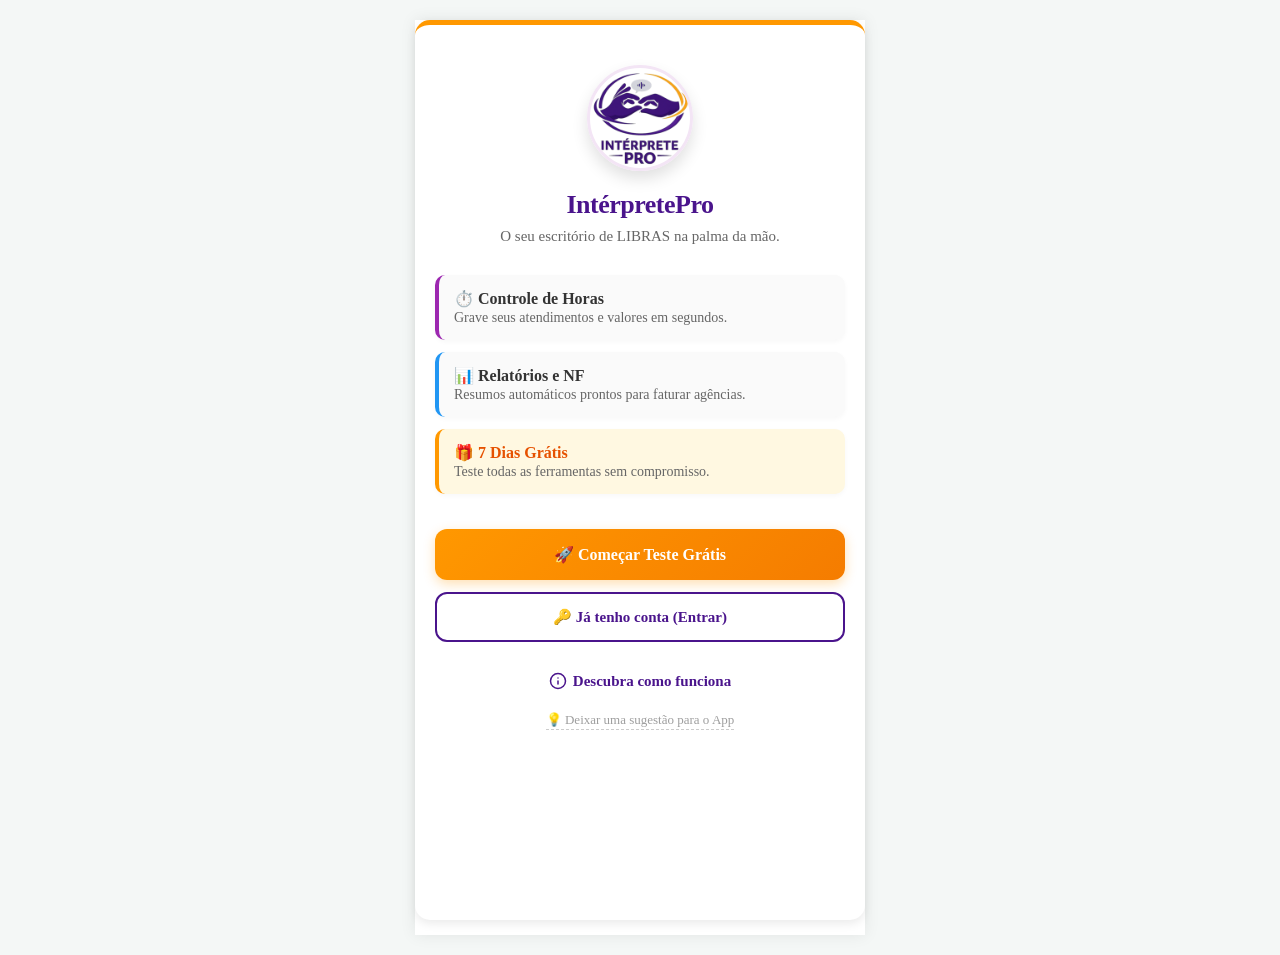
==== commit aaf57788: "Permite zoom e mantém acessibilidade no app" ====
--- a/index.html
+++ b/index.html
@@ -3,29 +3,18 @@
 
 <head>
 
-  <!-- Google Analytics: carregamento 8s após o carregamento completo da página -->
+  <!-- Google tag (gtag.js) -->
+  <script async src="https://www.googletagmanager.com/gtag/js?id=G-GJYN95318X"></script>
   <script>
-    window.addEventListener('load', function () {
-      window.setTimeout(function carregarGtag() {
-        window.dataLayer = window.dataLayer || [];
-        window.gtag = function () {
-          window.dataLayer.push(arguments);
-        };
-
-        window.gtag('js', new Date());
-        window.gtag('config', 'G-GJYN95318X');
-
-        const script = document.createElement('script');
-        script.src = 'https://www.googletagmanager.com/gtag/js?id=G-GJYN95318X';
-        script.async = true;
-        script.setAttribute('data-gtag-lazy', 'true');
-        document.head.appendChild(script);
-      }, 8000);
-    }, { once: true });
+    window.dataLayer = window.dataLayer || [];
+    function gtag() { dataLayer.push(arguments); }
+    gtag('js', new Date());
+
+    gtag('config', 'G-GJYN95318X');
   </script>
 
+
   <meta charset="UTF-8">
-  <link rel="preload" as="image" href="logo.webp" type="image/webp" fetchpriority="high">
   <base target="_top">
   <meta name="viewport" content="width=device-width, initial-scale=1.0">
 
@@ -47,1029 +36,19 @@
   <meta property="og:title" content="IntérpretePro | O seu escritório na palma da mão">
   <meta property="og:description"
     content="Gestão financeira e controle de atendimentos exclusivo para intérpretes de LIBRAS. Acesse agora!">
-  <meta property="og:image" content="https://interpretepro.deab.com.br/logo.webp">
+  <meta property="og:image" content="https://interpretepro.deab.com.br/logo.png">
   <meta property="og:image:width" content="500">
   <meta property="og:image:height" content="500">
 
   <meta name="twitter:url" content="https://interpretepro.deab.com.br/">
-  <meta name="twitter:image" content="https://interpretepro.deab.com.br/logo.webp">
-
-  <link rel="icon" type="image/png" href="logo.webp">
-  <link rel="apple-touch-icon" href="logo.webp">
-
-
-  <style>
-
-/* 1. Ajuste de Fundo e Centralização Real */
-body {
-  font-family: 'Segoe UI', Tahoma, Geneva, Verdana, sans-serif;
-  background-color: #f4f7f6;
-  margin: 0;
-  display: flex;
-  justify-content: center;
-  align-items: center;
-  min-height: 100vh;
-  padding: 20px 0;
-  width: 100%;
-  overflow-x: hidden;
-}
-
-/* Mantém a mesma família tipográfica também nos controles do navegador */
-button,
-input,
-select,
-textarea {
-  font-family: inherit;
-}
-
-/* LOGO + NOME NO TOPO (MAIS VISÍVEL) - AUMENTADO */
-.header-app-logo {
-  font-size: 26px !important;
-  /* ✏️ MUDANÇA: 22px → 26px */
-  font-weight: 900 !important;
-  color: #4a148c;
-  text-shadow: 1px 1px 0px rgba(0, 0, 0, 0.05);
-}
-
-.container-app {
-  width: 100%;
-  max-width: 450px;
-  background-color: white;
-  min-height: 100vh;
-  box-shadow: 0 0 15px rgba(0, 0, 0, 0.08);
-  display: flex;
-  flex-direction: column;
-  margin: 0 auto;
-  padding: 0;
-  box-sizing: border-box;
-}
-
-#tela-app {
-  padding: 0 15px;
-}
-
-#tela-configuracoes .card {
-  padding: 12px;
-}
-
-/* ✏️ MUDANÇA: Ajuste para alinhar valores na lista de agências */
-.valor-tag {
-  color: #2e7d32;
-  font-weight: bold;
-  background: #e8f5e9;
-  padding: 4px 10px;
-  border-radius: 6px;
-  font-size: 14px;
-  margin: 0;
-  min-width: auto;
-  text-align: center;
-  white-space: nowrap;
-  /* ✏️ NOVO: impede quebra de linha */
-  flex-shrink: 0;
-  /* ✏️ NOVO: não encolhe */
-  display: inline-block;
-  /* ✏️ NOVO: alinha melhor */
-}
-
-/* 2. Ajuste para telas de Introdução (Home, Login, Loading) */
-/* Isso faz com que elas ocupem a altura toda e centralizem o conteúdo verticalmente */
-#tela-home,
-#tela-login-google,
-#tela-loading,
-#tela-trial,
-#tela-bloqueio {
-  flex: 1;
-  display: flex;
-  flex-direction: column;
-  justify-content: center !important;
-  /* !important só AQUI */
-  align-items: center !important;
-  /* !important só AQUI */
-  text-align: center !important;
-  /* !important só AQUI */
-  padding: 20px;
-}
-
-#tela-login-google {
-  min-height: 100vh !important;
-  height: 100vh !important;
-}
-
-#tela-home {
-  min-height: 100vh !important;
-  height: 100vh !important;
-}
-
-#tela-loading {
-  min-height: 100vh !important;
-  height: 100vh !important;
-}
-
-.card {
-  background: white;
-  padding: 20px;
-  border-radius: 12px;
-  box-shadow: 0 4px 10px rgba(0, 0, 0, 0.08);
-  margin-bottom: 15px;
-  box-sizing: border-box;
-  width: 100%;
-}
-
-.dash-card {
-  background: linear-gradient(135deg, #4CAF50, #2E7D32);
-  color: white;
-  text-align: center;
-  padding: 25px 15px;
-  border-radius: 16px;
-}
-
-.dash-title {
-  margin: 0;
-  font-size: 14px;
-  text-transform: uppercase;
-  font-weight: 600;
-  opacity: 0.9;
-}
-
-.dash-value {
-  font-size: 36px;
-  font-weight: bold;
-  margin: 5px 0 0 0;
-}
-
-.menu-grid {
-  display: grid;
-  grid-template-columns: 1fr 1fr;
-  gap: 15px;
-  margin-top: 15px;
-}
-
-.menu-btn {
-  background: white;
-  border: none;
-  border-radius: 12px;
-  padding: 20px 10px;
-  box-shadow: 0 2px 8px rgba(0, 0, 0, 0.05);
-  text-align: center;
-  cursor: pointer;
-  display: flex;
-  flex-direction: column;
-  align-items: center;
-  justify-content: center;
-  transition: 0.2s;
-}
-
-.menu-btn:active {
-  background: #f0f0f0;
-  transform: scale(0.98);
-}
-
-.menu-icon {
-  font-size: 32px;
-  margin-bottom: 8px;
-}
-
-/* ✏️ MUDANÇA: 28px → 32px */
-.menu-text {
-  font-size: 14px;
-  font-weight: 700;
-  color: #455a64;
-}
-
-#tela-loading {
-  position: fixed !important;
-  top: 0 !important;
-  left: 0 !important;
-  right: 0 !important;
-  bottom: 0 !important;
-  width: 100vw !important;
-  height: 100vh !important;
-
-  display: none;
-  flex-direction: column !important;
-  justify-content: center !important;
-  align-items: center !important;
-  text-align: center !important;
-
-  z-index: 10000 !important;
-  background: white !important;
-
-  margin: 0 !important;
-  padding: 20px !important;
-  box-sizing: border-box !important;
-}
-
-.loader {
-  border: 6px solid #f3f3f3;
-  border-top: 6px solid #FF9800;
-  border-radius: 50%;
-  width: 60px;
-  height: 60px;
-  animation: spin 1s linear infinite;
-  margin: 25px auto;
-}
-
-@keyframes spin {
-  0% {
-    transform: rotate(0deg);
-  }
-
-  100% {
-    transform: rotate(360deg);
-  }
-}
-
-label {
-  font-size: 15px;
-  font-weight: 600;
-  margin-top: 18px;
-}
-
-input,
-select,
-textarea {
-  width: 100%;
-  padding: 12px;
-  margin-top: 5px;
-  border: 1px solid #cfd8dc;
-  border-radius: 8px;
-  box-sizing: border-box;
-  font-size: 16px !important;
-  background-color: #f8fafc;
-}
-
-.btn-primario {
-  background-color: #4CAF50;
-  color: white;
-  border: none;
-  padding: 15px;
-  border-radius: 8px;
-  font-size: 16px;
-  font-weight: bold;
-  cursor: pointer;
-  width: 100%;
-  margin-top: 20px;
-}
-
-.btn-voltar {
-  background-color: transparent;
-  color: #78909c;
-  border: 1px solid #cfd8dc;
-  padding: 12px;
-  border-radius: 8px;
-  font-size: 14px;
-  font-weight: bold;
-  cursor: pointer;
-  width: 100%;
-  margin-top: 15px;
-}
-
-.header-app {
-  display: flex;
-  align-items: center;
-  margin-bottom: 20px;
-  border-bottom: none solid #eee;
-  padding-bottom: 10px;
-}
-
-.header-app h2 {
-  margin: 0;
-  font-size: 20px;
-  flex: 1;
-  text-align: center;
-  color: #333;
-}
-
-.btn-voltar-topo {
-  background: none;
-  border: none;
-  font-size: 26px !important;
-  color: #666;
-  cursor: pointer;
-  padding: 5px 15px 5px 0;
-}
-
-.filtros-box {
-  background: #f0f8ff;
-  padding: 15px;
-  border-radius: 8px;
-  margin-bottom: 15px;
-  border: 1px solid #90caf9;
-}
-
-.grid-filtros {
-  display: grid;
-  grid-template-columns: 1fr 1fr;
-  gap: 10px;
-}
-
-.item-pendente {
-  background: #fff;
-  border-left: 4px solid #ff9800;
-  padding: 10px 12px;
-  margin-bottom: 8px;
-  border-radius: 8px;
-  box-shadow: 0 2px 5px rgba(0, 0, 0, 0.06);
-}
-
-/* ALINHAMENTO DAS LISTAS (BOTÕES À DIREITA) */
-.item-config-flex {
-  display: flex !important;
-  justify-content: space-between !important;
-  align-items: center !important;
-  gap: 15px;
-}
-
-.item-config-flex strong {
-  flex: 1;
-}
-
-/* Faz o texto ocupar o espaço e empurrar botões */
-
-.acoes-card {
-  display: flex;
-  justify-content: flex-end;
-  gap: 8px;
-  margin-top: 12px;
-  border-top: 1px solid #eee;
-  padding-top: 10px;
-}
-
-.btn-acao {
-  border: none;
-  padding: 8px 12px;
-  border-radius: 6px;
-  font-size: 13px;
-  font-weight: bold;
-  cursor: pointer;
-}
-
-.btn-baixa {
-  background-color: #4CAF50;
-  color: white;
-}
-
-.btn-editar {
-  background-color: #ffb300;
-  color: white;
-}
-
-.btn-excluir {
-  background-color: #e53935;
-  color: white;
-}
-
-/* SETAS DE NAVEGAÇÃO NOS AJUSTES */
-.tabs-wrapper {
-  position: relative;
-  display: flex;
-  align-items: center;
-  background: #f8f9fa;
-  border-radius: 12px;
-  padding: 0 10px;
-}
-
-.scroll-arrow {
-  background: none;
-  border: none;
-  font-size: 20px;
-  color: #9c27b0;
-  cursor: pointer;
-  padding: 10px;
-  display: flex;
-  align-items: center;
-  opacity: 0.6;
-  transition: 0.2s;
-}
-
-.scroll-arrow:hover {
-  opacity: 1;
-  transform: scale(1.2);
-}
-
-.tabs-nav {
-  display: flex;
-  overflow-x: auto;
-  /* Habilita o scroll horizontal */
-  gap: 12px;
-  -webkit-overflow-scrolling: touch;
-  scrollbar-color: #ccc #f1f1f1;
-  scrollbar-width: none;
-  -ms-overflow-style: none;
-  padding: 15px 0 !important;
-}
-
-/* Estilização da barra para o computador (Chrome/Edge/Safari) */
-.tabs-nav::-webkit-scrollbar {
-  height: 6px;
-  /* Barra fina e visível no PC */
-}
-
-.tabs-nav::-webkit-scrollbar-track {
-  background: #f1f1f1;
-  border-radius: 10px;
-}
-
-.tabs-nav::-webkit-scrollbar-thumb {
-  background: #ccc;
-  border-radius: 10px;
-}
-
-.tabs-nav::-webkit-scrollbar-thumb:hover {
-  background: #9c27b0;
-}
-
-.tab-btn {
-  flex: 0 0 110px;
-  /* Quadrados ligeiramente maiores */
-  height: 110px;
-  display: flex;
-  flex-direction: column;
-  align-items: center;
-  justify-content: center;
-  background: #f8f9fa;
-  border: 2px solid #eee;
-  border-radius: 18px;
-  font-size: 15px;
-  font-weight: bold;
-  white-space: normal;
-  text-align: center;
-  cursor: pointer;
-  transition: 0.2s;
-}
-
-.tab-btn.active {
-  background: #f3e5f5;
-  border-color: #9c27b0;
-  color: #4a148c;
-  box-shadow: 0 4px 10px rgba(156, 39, 176, 0.15);
-}
-
-.tab-content {
-  display: none;
-}
-
-.tab-content.active {
-  display: block;
-}
-
-/* Outros estilos mantidos */
-.toast-container {
-  position: fixed;
-  bottom: 20px;
-  left: 50%;
-  transform: translateX(-50%);
-  z-index: 9999;
-  width: 90%;
-  max-width: 400px;
-}
-
-.toast {
-  background: #323232;
-  color: white;
-  padding: 12px 20px;
-  border-radius: 8px;
-  margin-top: 10px;
-  font-size: 14px;
-  font-weight: 500;
-  display: flex;
-  align-items: center;
-  justify-content: center;
-  box-shadow: 0 4px 12px rgba(0, 0, 0, 0.15);
-  animation: slideUp 0.3s ease, fadeOut 0.5s ease 2.5s forwards;
-}
-
-.toast.sucesso {
-  background: #2e7d32;
-  border-left: 5px solid #1b5e20;
-}
-
-.toast.erro {
-  background: #c62828;
-  border-left: 5px solid #8e0000;
-}
-
-@keyframes slideUp {
-  from {
-    bottom: -50px;
-    opacity: 0;
-  }
-
-  to {
-    bottom: 20px;
-    opacity: 1;
-  }
-}
-
-@keyframes fadeOut {
-  from {
-    opacity: 1;
-  }
-
-  to {
-    opacity: 0;
-  }
-}
-
-.relatorio-stats {
-  display: flex;
-  gap: 10px;
-  margin-bottom: 20px;
-}
-
-.stat-card {
-  flex: 1;
-  background: white;
-  padding: 15px;
-  border-radius: 12px;
-  text-align: center;
-  box-shadow: 0 2px 8px rgba(0, 0, 0, 0.05);
-  border: 1px solid #f3e5f5;
-  transition: transform 0.2s;
-  display: flex;
-  flex-direction: column;
-  gap: 4px;
-}
-
-.stat-card strong {
-  font-size: 18px;
-  color: #4a148c;
-}
-
-.stat-label {
-  font-size: 12px;
-  color: #888;
-  text-transform: uppercase;
-  letter-spacing: 0.5px;
-}
-
-.item-relatorio {
-  background: white;
-  border-radius: 10px;
-  padding: 12px;
-  margin-bottom: 10px;
-  border-left: 4px solid #9c27b0;
-  box-shadow: 0 2px 4px rgba(0, 0, 0, 0.03);
-}
-
-.modal-lgpd {
-  position: fixed;
-  z-index: 9999;
-  left: 0;
-  top: 0;
-  width: 100%;
-  height: 100%;
-  background-color: rgba(0, 0, 0, 0.6);
-  display: flex;
-  align-items: center;
-  justify-content: center;
-}
-
-.modal-content {
-  background-color: #fff;
-  width: 90%;
-  max-width: 450px;
-  border-radius: 12px;
-  padding: 20px;
-  box-shadow: 0 10px 25px rgba(0, 0, 0, 0.2);
-  animation: subirModal 0.3s ease-out;
-}
-
-/* --- AJUSTE EXCLUSIVO PARA CELULAR (Telas até 450px) --- */
-@media (max-width: 450px) {
-  body {
-    padding: 0 !important;
-    /* Remove o espaço de 20px que mostra o fundo cinza */
-    background-color: white;
-    /* Garante fundo limpo nas laterais */
-  }
-
-  .container-app {
-    box-shadow: none !important;
-    /* Mata a sombra que vira "borda" no celular */
-    max-width: 100%;
-    border-radius: 0;
-    /* Opcional: faz o app ocupar a quina do celular perfeitamente */
-  }
-
-  /* Garante que o loading fixo não tenha margens fantasmas */
-  #tela-loading {
-    padding: 0 !important;
-  }
-}
-
-/* CORREÇÃO DE SINTAXE: Procure sua regra .header-app e corrija a linha do border */
-.header-app {
-  display: flex;
-  align-items: center;
-  margin-bottom: 20px;
-  border-bottom: 1px solid #eee;
-  /* Estava "none; solid #eee;", o que é erro de digitação */
-  padding-bottom: 10px;
-}
-
-/* ===============================
-   MOBILE FULLSCREEN FIX
-=============================== */
-@media (max-width: 600px) {
-
-  body {
-    padding: 0 !important;
-    background: white !important;
-  }
-
-  .container-app {
-    max-width: 100% !important;
-    width: 100% !important;
-    margin: 0 !important;
-    border-radius: 0 !important;
-    box-shadow: none !important;
-  }
-
-}
-
-.item-historico {
-  cursor: pointer;
-  transition: transform 0.1s, background 0.2s;
-  position: relative;
-  overflow: hidden;
-}
-
-.item-historico:active {
-  transform: scale(0.98);
-  background-color: #f0f0f0;
-}
-
-/* Badge de status no card para ficar discreto e bonito */
-.status-badge-card {
-  position: absolute;
-  top: 10px;
-  right: 10px;
-  font-size: 10px;
-  font-weight: bold;
-  padding: 2px 8px;
-  border-radius: 10px;
-}
-
-/* Container para campos lado a lado */
-.form-row-duo {
-  display: flex;
-  gap: 10px;
-  margin-bottom: 5px;
-}
-
-.form-row-duo>div {
-  flex: 1;
-}
-
-/* Seletor Segmentado (Particular vs Agência) */
-.toggle-origem {
-  display: flex;
-  background: #f0f0f0;
-  border-radius: 8px;
-  padding: 3px;
-  margin-bottom: 15px;
-  border: 1px solid #ddd;
-}
-
-.toggle-origem input {
-  display: none;
-}
-
-.toggle-origem label {
-  flex: 1;
-  text-align: center;
-  padding: 8px 5px;
-  cursor: pointer;
-  border-radius: 6px;
-  font-size: 13px;
-  font-weight: bold;
-  color: #666;
-  transition: 0.2s;
-}
-
-.toggle-origem input:checked+label {
-  background: #4a148c;
-  color: white;
-  box-shadow: 0 2px 4px rgba(0, 0, 0, 0.1);
-}
-
-
-/* Feedback Fixo no Rodapé do Celular */
-/* Feedback Fixo no Rodapé do Celular */
-.feedback-atalho {
-  position: fixed;
-  bottom: 0;
-  left: 50%;
-  transform: translateX(-50%);
-  /* Centraliza o elemento */
-  width: 100%;
-  max-width: 450px;
-  /* Mesma largura máxima do seu app */
-  background-color: #ffffff;
-  text-align: center;
-  padding: 12px 0;
-  border-top: 1px solid #eee;
-  z-index: 998;
-  /* Fica acima do conteúdo, mas abaixo de modais */
-  box-shadow: 0 -2px 10px rgba(0, 0, 0, 0.05);
-}
-
-.feedback-atalho a {
-  color: #9e9e9e;
-  font-size: 12px;
-  text-decoration: none;
-  font-weight: 600;
-  display: flex;
-  align-items: center;
-  justify-content: center;
-  gap: 5px;
-}
-
-/* Ajuste para o conteúdo não ficar escondido atrás do rodapé */
-#tela-app,
-#tela-historico,
-#tela-relatorios {
-  padding-bottom: 60px !important;
-}
-
-
-/* Ajuste para os campos de data ficarem iguais no mobile */
-#filtroDataInicio,
-#filtroDataFim {
-  min-height: 45px;
-  background-color: #ffffff;
-  border: 1px solid #90caf9;
-  color: #1565c0;
-  font-weight: bold;
-  -webkit-appearance: none;
-  /* Remove estilos estranhos no iOS */
-}
-
-#btnOrdenacaoData {
-  padding: 8px 12px;
-  box-shadow: 0 2px 4px rgba(0, 0, 0, 0.1);
-}
-
-
-
-/* --- Barra de aviso de conexão offline --- */
-#barra-offline {
-  display: none;
-  position: fixed;
-  top: 0;
-  left: 50%;
-  transform: translateX(-50%);
-  width: 100%;
-  max-width: 450px;
-  background: #c62828;
-  color: white;
-  text-align: center;
-  padding: 10px 15px;
-  font-size: 13px;
-  font-weight: bold;
-  z-index: 99999;
-  box-shadow: 0 2px 8px rgba(0, 0, 0, 0.3);
-  animation: slideDownBar 0.3s ease;
-}
-
-@keyframes slideDownBar {
-  from {
-    top: -50px;
-    opacity: 0;
-  }
-
-  to {
-    top: 0;
-    opacity: 1;
-  }
-}
-
-/* --- Modal de Planos --- */
-#modal-planos .modal-content {
-  max-height: 88vh;
-  overflow-y: auto;
-  padding: 20px;
-}
-
-.plano-card {
-  background: white;
-  border: 2px solid #e0e0e0;
-  border-radius: 14px;
-  padding: 18px;
-  margin-bottom: 14px;
-  position: relative;
-  transition: border-color 0.2s, box-shadow 0.2s;
-}
-
-.plano-card:hover {
-  border-color: #9c27b0;
-  box-shadow: 0 4px 12px rgba(156, 39, 176, 0.12);
-}
-
-.plano-card.destaque {
-  border-color: #4a148c;
-  background: linear-gradient(135deg, #fdf3ff, #f8f0ff);
-}
-
-.badge-desconto {
-  position: absolute;
-  top: -10px;
-  right: 14px;
-  background: #e53935;
-  color: white;
-  font-size: 11px;
-  font-weight: 900;
-  padding: 3px 10px;
-  border-radius: 20px;
-  letter-spacing: 0.3px;
-}
-
-.badge-popular {
-  position: absolute;
-  top: -10px;
-  left: 14px;
-  background: #4a148c;
-  color: white;
-  font-size: 11px;
-  font-weight: 900;
-  padding: 3px 10px;
-  border-radius: 20px;
-}
-
-.plano-nome {
-  font-size: 16px;
-  font-weight: 900;
-  color: #333;
-  margin: 0 0 4px 0;
-}
-
-.plano-preco-equivalente {
-  font-size: 22px;
-  font-weight: 900;
-  color: #4a148c;
-  margin: 4px 0 2px 0;
-}
-
-.plano-preco-equivalente span {
-  font-size: 13px;
-  color: #888;
-  font-weight: 500;
-}
-
-.plano-total {
-  font-size: 12px;
-  color: #888;
-  margin-bottom: 14px;
-}
-
-.plano-botoes {
-  display: flex;
-  gap: 8px;
-}
-
-.btn-plano-cartao {
-  flex: 1;
-  padding: 11px 8px;
-  background: #4a148c;
-  color: white;
-  border: none;
-  border-radius: 8px;
-  font-size: 13px;
-  font-weight: bold;
-  cursor: pointer;
-  transition: background 0.2s;
-}
-
-.btn-plano-cartao:hover {
-  background: #6a1b9a;
-}
-
-.btn-plano-pix {
-  flex: 1;
-  padding: 11px 8px;
-  background: white;
-  color: #00897b;
-  border: 2px solid #00897b;
-  border-radius: 8px;
-  font-size: 13px;
-  font-weight: bold;
-  cursor: pointer;
-  transition: background 0.2s;
-}
-
-.btn-plano-pix:hover {
-  background: #e0f2f1;
-}
-
-/* --- Modal PIX --- */
-#modal-pix .modal-content {
-  text-align: center;
-}
-
-.pix-qrcode-img {
-  width: 200px;
-  height: 200px;
-  margin: 16px auto;
-  display: block;
-  border-radius: 10px;
-  border: 2px solid #e0e0e0;
-}
-
-.pix-copia-cola {
-  background: #f5f5f5;
-  border: 1px dashed #bbb;
-  border-radius: 8px;
-  padding: 12px;
-  font-size: 11px;
-  word-break: break-all;
-  color: #555;
-  text-align: left;
-  margin: 12px 0;
-  max-height: 80px;
-  overflow-y: auto;
-}
-
-.btn-copiar-pix {
-  width: 100%;
-  padding: 13px;
-  background: #00897b;
-  color: white;
-  border: none;
-  border-radius: 8px;
-  font-size: 15px;
-  font-weight: bold;
-  cursor: pointer;
-  margin-top: 8px;
-}
-
-/* Spinner dentro de botão */
-.btn-loading {
-  opacity: 0.7;
-  pointer-events: none;
-}
-
-/* =========================================
-   AJUSTES CIRÚRGICOS DE ACESSIBILIDADE (a11y)
-========================================= */
-#atalho-feedback-fixo, .feedback-atalho {
-  background-color: #4a148c !important;
-  color: #ffffff !important;
-}
-
-a {
-  color: #4a148c;
-}
-
-.feedback-atalho a {
-  color: #ffffff !important;
-}
-
-
-
-/* RESTAURAÇÃO VISUAL EXPLÍCITA: topo, dashboard e histórico */
-#tela-app .header-app-logo {
-  font-family: 'Segoe UI', Tahoma, Geneva, Verdana, sans-serif !important;
-  font-size: 26px !important;
-  font-weight: 900 !important;
-  color: #4a148c !important;
-  text-shadow: 1px 1px 0 rgba(0, 0, 0, 0.05);
-}
-
-#tela-app .dash-card {
-  background: linear-gradient(135deg, #4CAF50, #2E7D32) !important;
-  color: #ffffff !important;
-  text-align: center;
-  padding: 25px 15px;
-  border-radius: 16px;
-}
-
-#tela-app .dash-card .dash-title {
-  font-family: 'Segoe UI', Tahoma, Geneva, Verdana, sans-serif !important;
-  font-size: 14px !important;
-  font-weight: 600 !important;
-}
-
-#tela-app .dash-card .dash-value {
-  font-family: 'Segoe UI', Tahoma, Geneva, Verdana, sans-serif !important;
-  font-size: 36px !important;
-  font-weight: 700 !important;
-}
-
-#tela-app #pendente-detalhado {
-  gap: 10px !important;
-  margin-top: 12px !important;
-}
-
-#tela-historico,
-#tela-historico .card,
-#tela-historico .filtros-box,
-#tela-historico #lista-html,
-#tela-historico .item-historico {
-  font-family: 'Segoe UI', Tahoma, Geneva, Verdana, sans-serif !important;
-}
-
-</style>
+  <meta name="twitter:image" content="https://interpretepro.deab.com.br/logo.png">
+
+  <link rel="icon" type="image/png" href="logo.png">
+  <link rel="apple-touch-icon" href="logo.png">
+  <script src="https://cdnjs.cloudflare.com/ajax/libs/html2canvas/1.4.1/html2canvas.min.js"></script>
+  <script src="https://accounts.google.com/gsi/client" async defer></script>
+
+  <link rel="stylesheet" href="style.css">
 </head>
 
 <body>
@@ -1079,12 +58,12 @@
 
   <div id="toast-container" class="toast-container"></div>
 
-  <div class="container-app" role="main">
+  <div class="container-app">
 
     <div id="tela-login-google" class="card" style="display: none; text-align: center; padding: 40px 20px;">
       <div style="margin-bottom: 20px; display: flex; justify-content: center; width: 100%;">
-        <img src="logo.webp" alt="Logo IntérpretePro" width="150" height="150" decoding="async"
-          style="aspect-ratio: 1 / 1; width: 150px; height: 150px; border-radius: 50%; object-fit: cover; box-shadow: 0 4px 8px rgba(0,0,0,0.1); background: #fff;">
+        <img src="logo.png" alt="Logo IntérpretePro"
+          style="width: 180px; height: 180px; border-radius: 50%; object-fit: cover; box-shadow: 0 4px 8px rgba(0,0,0,0.1); background: #fff;">
       </div>
       <h2 style="color: #4a148c; margin-bottom: 8px;">Portal IntérpretePro</h2>
       <p style="color: #757575; font-size: 14px; margin-bottom: 30px;">Gestão inteligente para intérpretes de LIBRAS.
@@ -1122,8 +101,8 @@
 
     <div id="tela-loading" style="display: none;">
       <div style="margin-bottom: 30px;">
-        <img src="logo.webp" alt="Logo IntérpretePro" width="150" height="150" decoding="async"
-          style="aspect-ratio: 1 / 1; width: 150px; height: 150px; border-radius: 50%; box-shadow: 0 10px 30px rgba(0,0,0,0.15);">
+        <img src="logo.png"
+          style="width: 160px; height: 160px; border-radius: 50%; box-shadow: 0 10px 30px rgba(0,0,0,0.15);">
       </div>
       <h2 style="color: #4a148c; font-size: 36px; font-weight: 900; margin: 0 0 15px 0;">Olá, <span
           id="nome-usuario-loading" style="color: #FF9800;">Intérprete</span>! 🤟</h2>
@@ -1207,7 +186,7 @@
     <div id="tela-home" class="card"
       style="display: block; padding: 40px 20px; text-align: center; border-top: 5px solid #FF9800; border-radius: 15px;">
 
-      <img src="logo.webp" alt="Logo IntérpretePro" width="100" height="100" fetchpriority="high" decoding="async"
+      <img src="logo.png"
         style="width: 100px; height: 100px; border-radius: 50%; margin-bottom: 15px; box-shadow: 0 8px 16px rgba(0,0,0,0.12); border: 3px solid #f3e5f5;">
       <h1 style="color: #4a148c; margin: 0; font-size: 26px; font-weight: 900; letter-spacing: -0.5px;">IntérpretePro
       </h1>
@@ -1275,7 +254,7 @@
         style="display: flex; justify-content: space-between; align-items: center; margin-bottom: 20px; padding-bottom: 10px; border-bottom: 1px solid #e0e0e0;">
 
         <div style="display: flex; align-items: center; gap: 12px;">
-          <img src="logo.webp" alt="Logo"
+          <img src="logo.png" alt="Logo"
             style="width: 45px; height: 45px; border-radius: 50%; border: 2px solid #f3e5f5;">
           <span class="header-app-logo">IntérpretePro</span>
         </div>
@@ -1565,7 +544,7 @@
         </div>
 
         <div id="content-sobre" class="tab-content" style="text-align: center; padding: 30px 10px;">
-          <img src="logo.webp" alt="IntérpretePro"
+          <img src="logo.png" alt="IntérpretePro"
             style="width: 100px; height: 100px; border-radius: 50%; object-fit: cover; margin-bottom: 15px; box-shadow: 0 4px 8px rgba(0,0,0,0.1);">
           <h2 style="color: #4a148c; margin-bottom: 5px;">IntérpretePro</h2>
           <p style="color: #666; font-size: 14px; margin-bottom: 20px;">Versão 1.0.0</p>
--- a/style.css
+++ b/style.css
@@ -0,0 +1,999 @@
+/* 1. Ajuste de Fundo e Centralização Real */
+body {
+  font-family: 'Times New Roman', Times, serif;
+  background-color: #f4f7f6;
+  margin: 0;
+  display: flex;
+  justify-content: center;
+  align-items: center;
+  min-height: 100vh;
+  padding: 20px 0;
+  width: 100%;
+  overflow-x: hidden;
+}
+
+/* Mantém a mesma família tipográfica também nos controles do navegador */
+button,
+input,
+select,
+textarea {
+  font-family: inherit;
+}
+
+/* LOGO + NOME NO TOPO (MAIS VISÍVEL) - AUMENTADO */
+.header-app-logo {
+  font-size: 26px !important;
+  /* ✏️ MUDANÇA: 22px → 26px */
+  font-weight: 900 !important;
+  color: #4a148c;
+  text-shadow: 1px 1px 0px rgba(0, 0, 0, 0.05);
+}
+
+.container-app {
+  width: 100%;
+  max-width: 450px;
+  background-color: white;
+  min-height: 100vh;
+  box-shadow: 0 0 15px rgba(0, 0, 0, 0.08);
+  display: flex;
+  flex-direction: column;
+  margin: 0 auto;
+  padding: 0;
+  box-sizing: border-box;
+}
+
+#tela-app {
+  padding: 0 15px;
+}
+
+#tela-configuracoes .card {
+  padding: 12px;
+}
+
+/* ✏️ MUDANÇA: Ajuste para alinhar valores na lista de agências */
+.valor-tag {
+  color: #2e7d32;
+  font-weight: bold;
+  background: #e8f5e9;
+  padding: 4px 10px;
+  border-radius: 6px;
+  font-size: 14px;
+  margin: 0;
+  min-width: auto;
+  text-align: center;
+  white-space: nowrap;
+  /* ✏️ NOVO: impede quebra de linha */
+  flex-shrink: 0;
+  /* ✏️ NOVO: não encolhe */
+  display: inline-block;
+  /* ✏️ NOVO: alinha melhor */
+}
+
+/* 2. Ajuste para telas de Introdução (Home, Login, Loading) */
+/* Isso faz com que elas ocupem a altura toda e centralizem o conteúdo verticalmente */
+#tela-home,
+#tela-login-google,
+#tela-loading,
+#tela-trial,
+#tela-bloqueio {
+  flex: 1;
+  display: flex;
+  flex-direction: column;
+  justify-content: center !important;
+  /* !important só AQUI */
+  align-items: center !important;
+  /* !important só AQUI */
+  text-align: center !important;
+  /* !important só AQUI */
+  padding: 20px;
+}
+
+#tela-login-google {
+  min-height: 100vh !important;
+  height: 100vh !important;
+}
+
+#tela-home {
+  min-height: 100vh !important;
+  height: 100vh !important;
+}
+
+#tela-loading {
+  min-height: 100vh !important;
+  height: 100vh !important;
+}
+
+.card {
+  background: white;
+  padding: 20px;
+  border-radius: 12px;
+  box-shadow: 0 4px 10px rgba(0, 0, 0, 0.08);
+  margin-bottom: 15px;
+  box-sizing: border-box;
+  width: 100%;
+}
+
+.dash-card {
+  background: linear-gradient(135deg, #4CAF50, #2E7D32);
+  color: white;
+  text-align: center;
+  padding: 25px 15px;
+  border-radius: 16px;
+}
+
+.dash-title {
+  margin: 0;
+  font-size: 14px;
+  text-transform: uppercase;
+  font-weight: 600;
+  opacity: 0.9;
+}
+
+.dash-value {
+  font-size: 36px;
+  font-weight: bold;
+  margin: 5px 0 0 0;
+}
+
+.menu-grid {
+  display: grid;
+  grid-template-columns: 1fr 1fr;
+  gap: 15px;
+  margin-top: 15px;
+}
+
+.menu-btn {
+  background: white;
+  border: none;
+  border-radius: 12px;
+  padding: 20px 10px;
+  box-shadow: 0 2px 8px rgba(0, 0, 0, 0.05);
+  text-align: center;
+  cursor: pointer;
+  display: flex;
+  flex-direction: column;
+  align-items: center;
+  justify-content: center;
+  transition: 0.2s;
+}
+
+.menu-btn:active {
+  background: #f0f0f0;
+  transform: scale(0.98);
+}
+
+.menu-icon {
+  font-size: 32px;
+  margin-bottom: 8px;
+}
+
+/* ✏️ MUDANÇA: 28px → 32px */
+.menu-text {
+  font-size: 14px;
+  font-weight: 700;
+  color: #455a64;
+}
+
+#tela-loading {
+  position: fixed !important;
+  top: 0 !important;
+  left: 0 !important;
+  right: 0 !important;
+  bottom: 0 !important;
+  width: 100vw !important;
+  height: 100vh !important;
+
+  display: none;
+  flex-direction: column !important;
+  justify-content: center !important;
+  align-items: center !important;
+  text-align: center !important;
+
+  z-index: 10000 !important;
+  background: white !important;
+
+  margin: 0 !important;
+  padding: 20px !important;
+  box-sizing: border-box !important;
+}
+
+.loader {
+  border: 6px solid #f3f3f3;
+  border-top: 6px solid #FF9800;
+  border-radius: 50%;
+  width: 60px;
+  height: 60px;
+  animation: spin 1s linear infinite;
+  margin: 25px auto;
+}
+
+@keyframes spin {
+  0% {
+    transform: rotate(0deg);
+  }
+
+  100% {
+    transform: rotate(360deg);
+  }
+}
+
+label {
+  font-size: 15px;
+  font-weight: 600;
+  margin-top: 18px;
+}
+
+input,
+select,
+textarea {
+  width: 100%;
+  padding: 12px;
+  margin-top: 5px;
+  border: 1px solid #cfd8dc;
+  border-radius: 8px;
+  box-sizing: border-box;
+  font-size: 16px !important;
+  background-color: #f8fafc;
+}
+
+.btn-primario {
+  background-color: #4CAF50;
+  color: white;
+  border: none;
+  padding: 15px;
+  border-radius: 8px;
+  font-size: 16px;
+  font-weight: bold;
+  cursor: pointer;
+  width: 100%;
+  margin-top: 20px;
+}
+
+.btn-voltar {
+  background-color: transparent;
+  color: #78909c;
+  border: 1px solid #cfd8dc;
+  padding: 12px;
+  border-radius: 8px;
+  font-size: 14px;
+  font-weight: bold;
+  cursor: pointer;
+  width: 100%;
+  margin-top: 15px;
+}
+
+.header-app {
+  display: flex;
+  align-items: center;
+  margin-bottom: 20px;
+  border-bottom: none solid #eee;
+  padding-bottom: 10px;
+}
+
+.header-app h2 {
+  margin: 0;
+  font-size: 20px;
+  flex: 1;
+  text-align: center;
+  color: #333;
+}
+
+.btn-voltar-topo {
+  background: none;
+  border: none;
+  font-size: 26px !important;
+  color: #666;
+  cursor: pointer;
+  padding: 5px 15px 5px 0;
+}
+
+.filtros-box {
+  background: #f0f8ff;
+  padding: 15px;
+  border-radius: 8px;
+  margin-bottom: 15px;
+  border: 1px solid #90caf9;
+}
+
+.grid-filtros {
+  display: grid;
+  grid-template-columns: 1fr 1fr;
+  gap: 10px;
+}
+
+.item-pendente {
+  background: #fff;
+  border-left: 4px solid #ff9800;
+  padding: 10px 12px;
+  margin-bottom: 8px;
+  border-radius: 8px;
+  box-shadow: 0 2px 5px rgba(0, 0, 0, 0.06);
+}
+
+/* ALINHAMENTO DAS LISTAS (BOTÕES À DIREITA) */
+.item-config-flex {
+  display: flex !important;
+  justify-content: space-between !important;
+  align-items: center !important;
+  gap: 15px;
+}
+
+.item-config-flex strong {
+  flex: 1;
+}
+
+/* Faz o texto ocupar o espaço e empurrar botões */
+
+.acoes-card {
+  display: flex;
+  justify-content: flex-end;
+  gap: 8px;
+  margin-top: 12px;
+  border-top: 1px solid #eee;
+  padding-top: 10px;
+}
+
+.btn-acao {
+  border: none;
+  padding: 8px 12px;
+  border-radius: 6px;
+  font-size: 13px;
+  font-weight: bold;
+  cursor: pointer;
+}
+
+.btn-baixa {
+  background-color: #4CAF50;
+  color: white;
+}
+
+.btn-editar {
+  background-color: #ffb300;
+  color: white;
+}
+
+.btn-excluir {
+  background-color: #e53935;
+  color: white;
+}
+
+/* SETAS DE NAVEGAÇÃO NOS AJUSTES */
+.tabs-wrapper {
+  position: relative;
+  display: flex;
+  align-items: center;
+  background: #f8f9fa;
+  border-radius: 12px;
+  padding: 0 10px;
+}
+
+.scroll-arrow {
+  background: none;
+  border: none;
+  font-size: 20px;
+  color: #9c27b0;
+  cursor: pointer;
+  padding: 10px;
+  display: flex;
+  align-items: center;
+  opacity: 0.6;
+  transition: 0.2s;
+}
+
+.scroll-arrow:hover {
+  opacity: 1;
+  transform: scale(1.2);
+}
+
+.tabs-nav {
+  display: flex;
+  overflow-x: auto;
+  /* Habilita o scroll horizontal */
+  gap: 12px;
+  -webkit-overflow-scrolling: touch;
+  scrollbar-color: #ccc #f1f1f1;
+  scrollbar-width: none;
+  -ms-overflow-style: none;
+  padding: 15px 0 !important;
+}
+
+/* Estilização da barra para o computador (Chrome/Edge/Safari) */
+.tabs-nav::-webkit-scrollbar {
+  height: 6px;
+  /* Barra fina e visível no PC */
+}
+
+.tabs-nav::-webkit-scrollbar-track {
+  background: #f1f1f1;
+  border-radius: 10px;
+}
+
+.tabs-nav::-webkit-scrollbar-thumb {
+  background: #ccc;
+  border-radius: 10px;
+}
+
+.tabs-nav::-webkit-scrollbar-thumb:hover {
+  background: #9c27b0;
+}
+
+.tab-btn {
+  flex: 0 0 110px;
+  /* Quadrados ligeiramente maiores */
+  height: 110px;
+  display: flex;
+  flex-direction: column;
+  align-items: center;
+  justify-content: center;
+  background: #f8f9fa;
+  border: 2px solid #eee;
+  border-radius: 18px;
+  font-size: 15px;
+  font-weight: bold;
+  white-space: normal;
+  text-align: center;
+  cursor: pointer;
+  transition: 0.2s;
+}
+
+.tab-btn.active {
+  background: #f3e5f5;
+  border-color: #9c27b0;
+  color: #4a148c;
+  box-shadow: 0 4px 10px rgba(156, 39, 176, 0.15);
+}
+
+.tab-content {
+  display: none;
+}
+
+.tab-content.active {
+  display: block;
+}
+
+/* Outros estilos mantidos */
+.toast-container {
+  position: fixed;
+  bottom: 20px;
+  left: 50%;
+  transform: translateX(-50%);
+  z-index: 9999;
+  width: 90%;
+  max-width: 400px;
+}
+
+.toast {
+  background: #323232;
+  color: white;
+  padding: 12px 20px;
+  border-radius: 8px;
+  margin-top: 10px;
+  font-size: 14px;
+  font-weight: 500;
+  display: flex;
+  align-items: center;
+  justify-content: center;
+  box-shadow: 0 4px 12px rgba(0, 0, 0, 0.15);
+  animation: slideUp 0.3s ease, fadeOut 0.5s ease 2.5s forwards;
+}
+
+.toast.sucesso {
+  background: #2e7d32;
+  border-left: 5px solid #1b5e20;
+}
+
+.toast.erro {
+  background: #c62828;
+  border-left: 5px solid #8e0000;
+}
+
+@keyframes slideUp {
+  from {
+    bottom: -50px;
+    opacity: 0;
+  }
+
+  to {
+    bottom: 20px;
+    opacity: 1;
+  }
+}
+
+@keyframes fadeOut {
+  from {
+    opacity: 1;
+  }
+
+  to {
+    opacity: 0;
+  }
+}
+
+.relatorio-stats {
+  display: flex;
+  gap: 10px;
+  margin-bottom: 20px;
+}
+
+.stat-card {
+  flex: 1;
+  background: white;
+  padding: 15px;
+  border-radius: 12px;
+  text-align: center;
+  box-shadow: 0 2px 8px rgba(0, 0, 0, 0.05);
+  border: 1px solid #f3e5f5;
+  transition: transform 0.2s;
+  display: flex;
+  flex-direction: column;
+  gap: 4px;
+}
+
+.stat-card strong {
+  font-size: 18px;
+  color: #4a148c;
+}
+
+.stat-label {
+  font-size: 12px;
+  color: #888;
+  text-transform: uppercase;
+  letter-spacing: 0.5px;
+}
+
+.item-relatorio {
+  background: white;
+  border-radius: 10px;
+  padding: 12px;
+  margin-bottom: 10px;
+  border-left: 4px solid #9c27b0;
+  box-shadow: 0 2px 4px rgba(0, 0, 0, 0.03);
+}
+
+.modal-lgpd {
+  position: fixed;
+  z-index: 9999;
+  left: 0;
+  top: 0;
+  width: 100%;
+  height: 100%;
+  background-color: rgba(0, 0, 0, 0.6);
+  display: flex;
+  align-items: center;
+  justify-content: center;
+}
+
+.modal-content {
+  background-color: #fff;
+  width: 90%;
+  max-width: 450px;
+  border-radius: 12px;
+  padding: 20px;
+  box-shadow: 0 10px 25px rgba(0, 0, 0, 0.2);
+  animation: subirModal 0.3s ease-out;
+}
+
+/* --- AJUSTE EXCLUSIVO PARA CELULAR (Telas até 450px) --- */
+@media (max-width: 450px) {
+  body {
+    padding: 0 !important;
+    /* Remove o espaço de 20px que mostra o fundo cinza */
+    background-color: white;
+    /* Garante fundo limpo nas laterais */
+  }
+
+  .container-app {
+    box-shadow: none !important;
+    /* Mata a sombra que vira "borda" no celular */
+    max-width: 100%;
+    border-radius: 0;
+    /* Opcional: faz o app ocupar a quina do celular perfeitamente */
+  }
+
+  /* Garante que o loading fixo não tenha margens fantasmas */
+  #tela-loading {
+    padding: 0 !important;
+  }
+}
+
+/* CORREÇÃO DE SINTAXE: Procure sua regra .header-app e corrija a linha do border */
+.header-app {
+  display: flex;
+  align-items: center;
+  margin-bottom: 20px;
+  border-bottom: 1px solid #eee;
+  /* Estava "none; solid #eee;", o que é erro de digitação */
+  padding-bottom: 10px;
+}
+
+/* ===============================
+   MOBILE FULLSCREEN FIX
+=============================== */
+@media (max-width: 600px) {
+
+  body {
+    padding: 0 !important;
+    background: white !important;
+  }
+
+  .container-app {
+    max-width: 100% !important;
+    width: 100% !important;
+    margin: 0 !important;
+    border-radius: 0 !important;
+    box-shadow: none !important;
+  }
+
+}
+
+.item-historico {
+  cursor: pointer;
+  transition: transform 0.1s, background 0.2s;
+  position: relative;
+  overflow: hidden;
+}
+
+.item-historico:active {
+  transform: scale(0.98);
+  background-color: #f0f0f0;
+}
+
+/* Badge de status no card para ficar discreto e bonito */
+.status-badge-card {
+  position: absolute;
+  top: 10px;
+  right: 10px;
+  font-size: 10px;
+  font-weight: bold;
+  padding: 2px 8px;
+  border-radius: 10px;
+}
+
+/* Container para campos lado a lado */
+.form-row-duo {
+  display: flex;
+  gap: 10px;
+  margin-bottom: 5px;
+}
+
+.form-row-duo>div {
+  flex: 1;
+}
+
+/* Seletor Segmentado (Particular vs Agência) */
+.toggle-origem {
+  display: flex;
+  background: #f0f0f0;
+  border-radius: 8px;
+  padding: 3px;
+  margin-bottom: 15px;
+  border: 1px solid #ddd;
+}
+
+.toggle-origem input {
+  display: none;
+}
+
+.toggle-origem label {
+  flex: 1;
+  text-align: center;
+  padding: 8px 5px;
+  cursor: pointer;
+  border-radius: 6px;
+  font-size: 13px;
+  font-weight: bold;
+  color: #666;
+  transition: 0.2s;
+}
+
+.toggle-origem input:checked+label {
+  background: #4a148c;
+  color: white;
+  box-shadow: 0 2px 4px rgba(0, 0, 0, 0.1);
+}
+
+
+/* Feedback Fixo no Rodapé do Celular */
+/* Feedback Fixo no Rodapé do Celular */
+.feedback-atalho {
+  position: fixed;
+  bottom: 0;
+  left: 50%;
+  transform: translateX(-50%);
+  /* Centraliza o elemento */
+  width: 100%;
+  max-width: 450px;
+  /* Mesma largura máxima do seu app */
+  background-color: #ffffff;
+  text-align: center;
+  padding: 12px 0;
+  border-top: 1px solid #eee;
+  z-index: 998;
+  /* Fica acima do conteúdo, mas abaixo de modais */
+  box-shadow: 0 -2px 10px rgba(0, 0, 0, 0.05);
+}
+
+.feedback-atalho a {
+  color: #9e9e9e;
+  font-size: 12px;
+  text-decoration: none;
+  font-weight: 600;
+  display: flex;
+  align-items: center;
+  justify-content: center;
+  gap: 5px;
+}
+
+/* Ajuste para o conteúdo não ficar escondido atrás do rodapé */
+#tela-app,
+#tela-historico,
+#tela-relatorios {
+  padding-bottom: 60px !important;
+}
+
+
+/* Ajuste para os campos de data ficarem iguais no mobile */
+#filtroDataInicio,
+#filtroDataFim {
+  min-height: 45px;
+  background-color: #ffffff;
+  border: 1px solid #90caf9;
+  color: #1565c0;
+  font-weight: bold;
+  -webkit-appearance: none;
+  /* Remove estilos estranhos no iOS */
+}
+
+#btnOrdenacaoData {
+  padding: 8px 12px;
+  box-shadow: 0 2px 4px rgba(0, 0, 0, 0.1);
+}
+
+
+
+/* --- Barra de aviso de conexão offline --- */
+#barra-offline {
+  display: none;
+  position: fixed;
+  top: 0;
+  left: 50%;
+  transform: translateX(-50%);
+  width: 100%;
+  max-width: 450px;
+  background: #c62828;
+  color: white;
+  text-align: center;
+  padding: 10px 15px;
+  font-size: 13px;
+  font-weight: bold;
+  z-index: 99999;
+  box-shadow: 0 2px 8px rgba(0, 0, 0, 0.3);
+  animation: slideDownBar 0.3s ease;
+}
+
+@keyframes slideDownBar {
+  from {
+    top: -50px;
+    opacity: 0;
+  }
+
+  to {
+    top: 0;
+    opacity: 1;
+  }
+}
+
+/* --- Modal de Planos --- */
+#modal-planos .modal-content {
+  max-height: 88vh;
+  overflow-y: auto;
+  padding: 20px;
+}
+
+.plano-card {
+  background: white;
+  border: 2px solid #e0e0e0;
+  border-radius: 14px;
+  padding: 18px;
+  margin-bottom: 14px;
+  position: relative;
+  transition: border-color 0.2s, box-shadow 0.2s;
+}
+
+.plano-card:hover {
+  border-color: #9c27b0;
+  box-shadow: 0 4px 12px rgba(156, 39, 176, 0.12);
+}
+
+.plano-card.destaque {
+  border-color: #4a148c;
+  background: linear-gradient(135deg, #fdf3ff, #f8f0ff);
+}
+
+.badge-desconto {
+  position: absolute;
+  top: -10px;
+  right: 14px;
+  background: #e53935;
+  color: white;
+  font-size: 11px;
+  font-weight: 900;
+  padding: 3px 10px;
+  border-radius: 20px;
+  letter-spacing: 0.3px;
+}
+
+.badge-popular {
+  position: absolute;
+  top: -10px;
+  left: 14px;
+  background: #4a148c;
+  color: white;
+  font-size: 11px;
+  font-weight: 900;
+  padding: 3px 10px;
+  border-radius: 20px;
+}
+
+.plano-nome {
+  font-size: 16px;
+  font-weight: 900;
+  color: #333;
+  margin: 0 0 4px 0;
+}
+
+.plano-preco-equivalente {
+  font-size: 22px;
+  font-weight: 900;
+  color: #4a148c;
+  margin: 4px 0 2px 0;
+}
+
+.plano-preco-equivalente span {
+  font-size: 13px;
+  color: #888;
+  font-weight: 500;
+}
+
+.plano-total {
+  font-size: 12px;
+  color: #888;
+  margin-bottom: 14px;
+}
+
+.plano-botoes {
+  display: flex;
+  gap: 8px;
+}
+
+.btn-plano-cartao {
+  flex: 1;
+  padding: 11px 8px;
+  background: #4a148c;
+  color: white;
+  border: none;
+  border-radius: 8px;
+  font-size: 13px;
+  font-weight: bold;
+  cursor: pointer;
+  transition: background 0.2s;
+}
+
+.btn-plano-cartao:hover {
+  background: #6a1b9a;
+}
+
+.btn-plano-pix {
+  flex: 1;
+  padding: 11px 8px;
+  background: white;
+  color: #00897b;
+  border: 2px solid #00897b;
+  border-radius: 8px;
+  font-size: 13px;
+  font-weight: bold;
+  cursor: pointer;
+  transition: background 0.2s;
+}
+
+.btn-plano-pix:hover {
+  background: #e0f2f1;
+}
+
+/* --- Modal PIX --- */
+#modal-pix .modal-content {
+  text-align: center;
+}
+
+.pix-qrcode-img {
+  width: 200px;
+  height: 200px;
+  margin: 16px auto;
+  display: block;
+  border-radius: 10px;
+  border: 2px solid #e0e0e0;
+}
+
+.pix-copia-cola {
+  background: #f5f5f5;
+  border: 1px dashed #bbb;
+  border-radius: 8px;
+  padding: 12px;
+  font-size: 11px;
+  word-break: break-all;
+  color: #555;
+  text-align: left;
+  margin: 12px 0;
+  max-height: 80px;
+  overflow-y: auto;
+}
+
+.btn-copiar-pix {
+  width: 100%;
+  padding: 13px;
+  background: #00897b;
+  color: white;
+  border: none;
+  border-radius: 8px;
+  font-size: 15px;
+  font-weight: bold;
+  cursor: pointer;
+  margin-top: 8px;
+}
+
+/* Spinner dentro de botão */
+.btn-loading {
+  opacity: 0.7;
+  pointer-events: none;
+}
+
+/* =========================================
+   AJUSTES CIRÚRGICOS DE ACESSIBILIDADE (a11y)
+========================================= */
+#atalho-feedback-fixo, .feedback-atalho {
+  background-color: #4a148c !important;
+  color: #ffffff !important;
+}
+
+a {
+  color: #4a148c;
+}
+
+.feedback-atalho a {
+  color: #ffffff !important;
+}
+
+
+
+#tela-app .dash-card {
+  background: linear-gradient(135deg, #4CAF50, #2E7D32) !important;
+  color: #ffffff !important;
+  text-align: center;
+  padding: 25px 15px;
+  border-radius: 16px;
+}
+
+#tela-app .dash-card .dash-title {
+  font-family: 'Times New Roman', Times, serif !important;
+  font-size: 14px !important;
+  font-weight: 600 !important;
+}
+
+#tela-app .dash-card .dash-value {
+  font-family: 'Times New Roman', Times, serif !important;
+  font-size: 36px !important;
+  font-weight: 700 !important;
+}
+
+#tela-app #pendente-detalhado {
+  gap: 10px !important;
+  margin-top: 12px !important;
+}
+
+#tela-historico,
+#tela-historico .card,
+#tela-historico .filtros-box,
+#tela-historico #lista-html,
+#tela-historico .item-historico {
+  font-family: 'Times New Roman', Times, serif !important;
+}
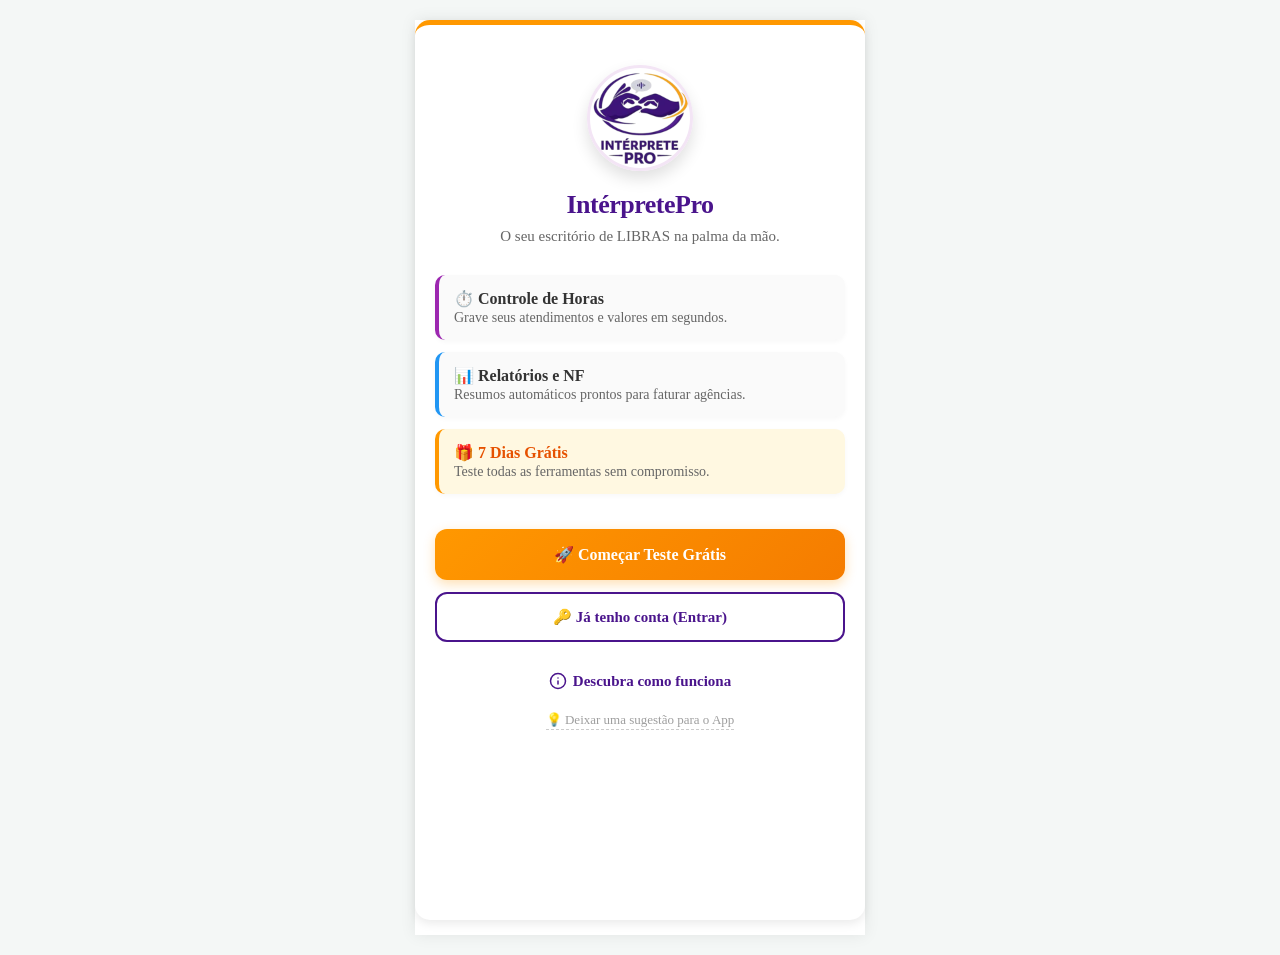
==== commit e885dc0b: "Atualiza index com versão testada na homologação" ====
--- a/index.html
+++ b/index.html
@@ -3,18 +3,29 @@
 
 <head>
 
-  <!-- Google tag (gtag.js) -->
-  <script async src="https://www.googletagmanager.com/gtag/js?id=G-GJYN95318X"></script>
+  <!-- Google Analytics: carregamento 8s após o carregamento completo da página -->
   <script>
-    window.dataLayer = window.dataLayer || [];
-    function gtag() { dataLayer.push(arguments); }
-    gtag('js', new Date());
-
-    gtag('config', 'G-GJYN95318X');
+    window.addEventListener('load', function () {
+      window.setTimeout(function carregarGtag() {
+        window.dataLayer = window.dataLayer || [];
+        window.gtag = function () {
+          window.dataLayer.push(arguments);
+        };
+
+        window.gtag('js', new Date());
+        window.gtag('config', 'G-GJYN95318X');
+
+        const script = document.createElement('script');
+        script.src = 'https://www.googletagmanager.com/gtag/js?id=G-GJYN95318X';
+        script.async = true;
+        script.setAttribute('data-gtag-lazy', 'true');
+        document.head.appendChild(script);
+      }, 8000);
+    }, { once: true });
   </script>
 
-
   <meta charset="UTF-8">
+  <link rel="preload" as="image" href="logo.webp" type="image/webp" fetchpriority="high">
   <base target="_top">
   <meta name="viewport" content="width=device-width, initial-scale=1.0">
 
@@ -36,17 +47,16 @@
   <meta property="og:title" content="IntérpretePro | O seu escritório na palma da mão">
   <meta property="og:description"
     content="Gestão financeira e controle de atendimentos exclusivo para intérpretes de LIBRAS. Acesse agora!">
-  <meta property="og:image" content="https://interpretepro.deab.com.br/logo.png">
+  <meta property="og:image" content="https://interpretepro.deab.com.br/logo.webp">
   <meta property="og:image:width" content="500">
   <meta property="og:image:height" content="500">
 
   <meta name="twitter:url" content="https://interpretepro.deab.com.br/">
-  <meta name="twitter:image" content="https://interpretepro.deab.com.br/logo.png">
-
-  <link rel="icon" type="image/png" href="logo.png">
-  <link rel="apple-touch-icon" href="logo.png">
-  <script src="https://cdnjs.cloudflare.com/ajax/libs/html2canvas/1.4.1/html2canvas.min.js"></script>
-  <script src="https://accounts.google.com/gsi/client" async defer></script>
+  <meta name="twitter:image" content="https://interpretepro.deab.com.br/logo.webp">
+
+  <link rel="icon" type="image/png" href="logo.webp">
+  <link rel="apple-touch-icon" href="logo.webp">
+
 
   <link rel="stylesheet" href="style.css">
 </head>
@@ -58,12 +68,12 @@
 
   <div id="toast-container" class="toast-container"></div>
 
-  <div class="container-app">
+  <div class="container-app" role="main">
 
     <div id="tela-login-google" class="card" style="display: none; text-align: center; padding: 40px 20px;">
       <div style="margin-bottom: 20px; display: flex; justify-content: center; width: 100%;">
-        <img src="logo.png" alt="Logo IntérpretePro"
-          style="width: 180px; height: 180px; border-radius: 50%; object-fit: cover; box-shadow: 0 4px 8px rgba(0,0,0,0.1); background: #fff;">
+        <img src="logo.webp" alt="Logo IntérpretePro" width="150" height="150" decoding="async"
+          style="aspect-ratio: 1 / 1; width: 150px; height: 150px; border-radius: 50%; object-fit: cover; box-shadow: 0 4px 8px rgba(0,0,0,0.1); background: #fff;">
       </div>
       <h2 style="color: #4a148c; margin-bottom: 8px;">Portal IntérpretePro</h2>
       <p style="color: #757575; font-size: 14px; margin-bottom: 30px;">Gestão inteligente para intérpretes de LIBRAS.
@@ -101,8 +111,8 @@
 
     <div id="tela-loading" style="display: none;">
       <div style="margin-bottom: 30px;">
-        <img src="logo.png"
-          style="width: 160px; height: 160px; border-radius: 50%; box-shadow: 0 10px 30px rgba(0,0,0,0.15);">
+        <img src="logo.webp" alt="Logo IntérpretePro" width="150" height="150" decoding="async"
+          style="aspect-ratio: 1 / 1; width: 150px; height: 150px; border-radius: 50%; box-shadow: 0 10px 30px rgba(0,0,0,0.15);">
       </div>
       <h2 style="color: #4a148c; font-size: 36px; font-weight: 900; margin: 0 0 15px 0;">Olá, <span
           id="nome-usuario-loading" style="color: #FF9800;">Intérprete</span>! 🤟</h2>
@@ -186,7 +196,7 @@
     <div id="tela-home" class="card"
       style="display: block; padding: 40px 20px; text-align: center; border-top: 5px solid #FF9800; border-radius: 15px;">
 
-      <img src="logo.png"
+      <img src="logo.webp" alt="Logo IntérpretePro" width="100" height="100" fetchpriority="high" decoding="async"
         style="width: 100px; height: 100px; border-radius: 50%; margin-bottom: 15px; box-shadow: 0 8px 16px rgba(0,0,0,0.12); border: 3px solid #f3e5f5;">
       <h1 style="color: #4a148c; margin: 0; font-size: 26px; font-weight: 900; letter-spacing: -0.5px;">IntérpretePro
       </h1>
@@ -254,7 +264,7 @@
         style="display: flex; justify-content: space-between; align-items: center; margin-bottom: 20px; padding-bottom: 10px; border-bottom: 1px solid #e0e0e0;">
 
         <div style="display: flex; align-items: center; gap: 12px;">
-          <img src="logo.png" alt="Logo"
+          <img src="logo.webp" alt="Logo"
             style="width: 45px; height: 45px; border-radius: 50%; border: 2px solid #f3e5f5;">
           <span class="header-app-logo">IntérpretePro</span>
         </div>
@@ -544,7 +554,7 @@
         </div>
 
         <div id="content-sobre" class="tab-content" style="text-align: center; padding: 30px 10px;">
-          <img src="logo.png" alt="IntérpretePro"
+          <img src="logo.webp" alt="IntérpretePro"
             style="width: 100px; height: 100px; border-radius: 50%; object-fit: cover; margin-bottom: 15px; box-shadow: 0 4px 8px rgba(0,0,0,0.1);">
           <h2 style="color: #4a148c; margin-bottom: 5px;">IntérpretePro</h2>
           <p style="color: #666; font-size: 14px; margin-bottom: 20px;">Versão 1.0.0</p>
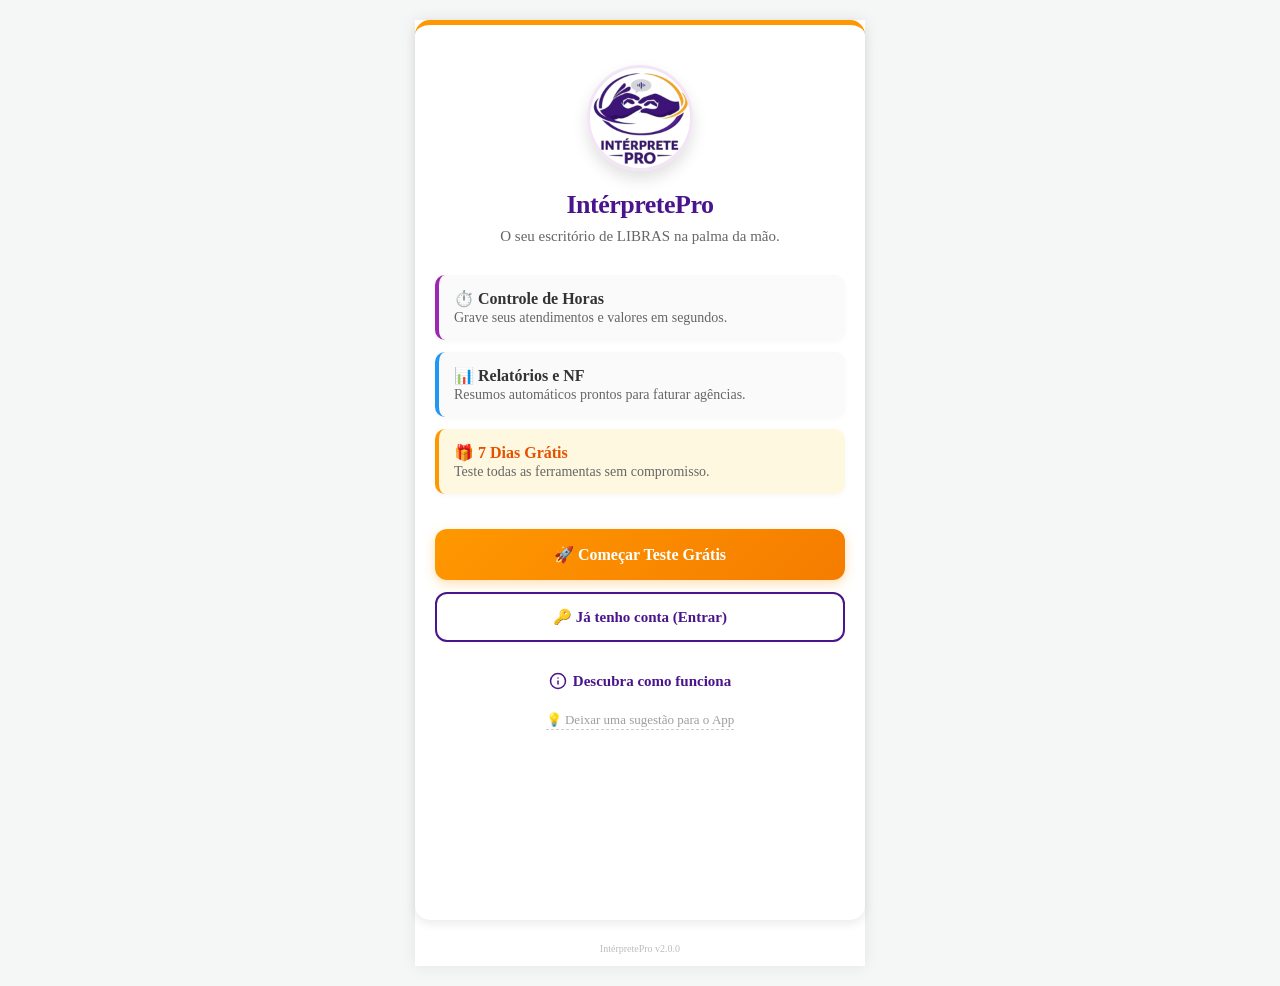
==== commit 65a04110: "Atualiza index.html com versão homologada do IntérpretePro" ====
--- a/index.html
+++ b/index.html
@@ -2,8 +2,9 @@
 <html lang="pt-br">
 
 <head>
-
+<!-- Teste de deploy automático -->
   <!-- Google Analytics: carregamento 8s após o carregamento completo da página -->
+  
   <script>
     window.addEventListener('load', function () {
       window.setTimeout(function carregarGtag() {
@@ -267,6 +268,7 @@
           <img src="logo.webp" alt="Logo"
             style="width: 45px; height: 45px; border-radius: 50%; border: 2px solid #f3e5f5;">
           <span class="header-app-logo">IntérpretePro</span>
+          <span id="badge-ambiente" style="display: none; align-items: center; padding: 4px 8px; border: 1px solid #fcd34d; border-radius: 999px; background: #fef3c7; color: #92400e; font-size: 10px; font-weight: 600; white-space: nowrap;">🧪 Homologação • v2.0.0</span>
         </div>
 
         <a href="#" onclick="logout()"
@@ -327,7 +329,7 @@
 
           <div class="form-row-duo">
             <div style="flex: 1;"><label>Data:</label><input type="date" id="data" required></div>
-            <div style="flex: 1.5;"><label>Tipo de Serviço:</label><select id="tipoServico" required></select></div>
+            <div style="flex: 1.5;"><label>Tipo de Serviço:</label><select id="tipoServico" required onchange="atualizarObrigatoriedadeHorarios()"></select></div>
           </div>
 
           <label>Intérprete:</label><select id="interprete" required></select>
@@ -367,7 +369,7 @@
           </div>
 
           <label id="label-valor">Valor:</label>
-          <input type="text" inputmode="numeric" id="valor-base" oninput="formatarMoeda(this); calcularTotalLive()"
+          <input type="text" inputmode="numeric" id="valor-base" oninput="valorBaseEditadoManualmente = true; formatarMoeda(this); calcularTotalLive()"
             required>
 
           <div class="box-valor-live">
@@ -442,6 +444,16 @@
 
         </div>
 
+        <div id="controles-baixa-lote" style="margin:12px 0 8px;display:flex;justify-content:space-between;align-items:center;gap:10px;flex-wrap:wrap;">
+          <label style="display:flex;align-items:center;gap:7px;font-size:12px;color:#666;cursor:pointer;margin:0;">
+            <input type="checkbox" id="selecionarTodosBaixaLote" onchange="selecionarTodosBaixaLote(this)" style="width:16px;height:16px;margin:0;accent-color:#2e7d32;">
+            Selecionar Todos (pendentes visíveis)
+          </label>
+        </div>
+        <div id="barra-baixa-lote" style="display:none;position:sticky;bottom:8px;z-index:20;background:#f1f8e9;border:1px solid #c5e1a5;border-radius:10px;padding:10px 12px;align-items:center;justify-content:space-between;gap:8px;box-shadow:0 3px 12px rgba(0,0,0,.12);">
+          <strong id="resumo-baixa-lote" style="font-size:12px;color:#33691e;">0 selecionados • Total: R$ 0,00</strong>
+          <button type="button" onclick="abrirModalBaixaLote()" class="btn-primario" style="margin:0;padding:9px 11px;background:#2e7d32;font-size:12px;white-space:nowrap;">💰 Dar Baixa nos Selecionados</button>
+        </div>
         <div id="lista-html"></div>
       </div>
     </div>
@@ -456,13 +468,34 @@
           <select id="tipoRelatorio" onchange="gerarRelatorio()">
             <option value="nf">📄 Nota Fiscal (Por Agência/Membro)</option>
             <option value="horas">⏱️ Produtividade (Total de Horas)</option>
+            <option value="cobranca_pendencias">💰 Extrato de Pendências / Cobrança (Por Agência)</option>
           </select>
-          <label id="labelMesFiltro">Mês Recebido:</label><input type="month" id="filtroMesRelatorio"
-            onchange="gerarRelatorio()">
-          <label>Membro:</label><select id="filtroMembroRelatorio" onchange="gerarRelatorio()"></select>
-          <label>Agência (Opcional):</label><select id="filtroAgenciaRelatorio" onchange="gerarRelatorio()"></select>
-        </div>
-        <div class="relatorio-stats">
+          <div id="filtros-relatorio-padrao">
+            <label id="labelMesFiltro">Mês Recebido:</label><input type="month" id="filtroMesRelatorio"
+              onchange="gerarRelatorio()">
+            <label>Membro:</label><select id="filtroMembroRelatorio" onchange="gerarRelatorio()"></select>
+            <label>Agência (Opcional):</label><select id="filtroAgenciaRelatorio" onchange="gerarRelatorio()"></select>
+          </div>
+          <div id="filtros-cobranca-pendencias" style="display:none;">
+            <label>Agência:</label>
+            <select id="filtroAgenciaCobranca" onchange="gerarRelatorio()">
+              <option value="todas">Todas as Agências</option>
+            </select>
+            <label for="filtroMembroCobranca">Membro:</label>
+            <select id="filtroMembroCobranca" aria-label="Filtrar extrato por membro" onchange="gerarRelatorio()">
+              <option value="todos">Todos os Membros</option>
+            </select>
+            <label for="filtroClienteFinalCobranca">Cliente Final (Opcional):</label>
+            <select id="filtroClienteFinalCobranca" onchange="gerarRelatorio()">
+              <option value="todos">Todos os Clientes</option>
+            </select>
+            <label>Data Início:</label>
+            <input type="date" id="filtroDataInicioCobranca" onchange="gerarRelatorio()">
+            <label>Data Fim:</label>
+            <input type="date" id="filtroDataFimCobranca" onchange="gerarRelatorio()">
+          </div>
+        </div>
+        <div class="relatorio-stats" id="relatorio-stats">
           <div class="stat-card"><span class="stat-label">Faturamento</span><strong id="valor-total-relatorio">R$
               0,00</strong></div>
           <div class="stat-card"><span class="stat-label">Total Horas</span><strong
@@ -712,11 +745,12 @@
         <span>💡</span> Sugerir uma melhoria para o App
       </a>
     </div>
+    <p id="rodape-ambiente" style="margin: 8px 0 12px; text-align: center; color: #bdbdbd; font-size: 10px;">IntérpretePro v2.0.0</p>
 
   </div>
-  <script src="script.js"></script>
-
-  <div id="modal-termos" class="modal-lgpd" style="display: none;">
+
+
+<div id="modal-termos" class="modal-lgpd" style="display: none;">
     <div class="modal-content">
       <div class="header-app"
         style="display: flex; justify-content: space-between; align-items: center; border-bottom: 1px solid #eee; padding-bottom: 10px;">
@@ -787,6 +821,24 @@
           <button onclick="fecharModalDetalhes()" class="btn-voltar"
             style="width: 100%; border: none; background: #eee;">Fechar</button>
         </div>
+      </div>
+    </div>
+  </div>
+
+  <div id="modal-baixa-lote" class="modal-lgpd" style="display:none;z-index:12000;">
+    <div class="modal-content" style="max-width:420px;text-align:left;">
+      <h3 style="margin:0 0 8px;color:#2e7d32;">💰 Confirmar Baixa em Lote</h3>
+      <p style="font-size:12px;color:#666;margin:0 0 10px;">Confira os atendimentos selecionados:</p>
+      <div id="resumo-itens-baixa-lote" style="max-height:190px;overflow-y:auto;margin-bottom:12px;"></div>
+      <div style="display:flex;justify-content:space-between;align-items:center;background:#f1f8e9;border-radius:8px;padding:10px;margin-bottom:14px;">
+        <strong style="font-size:13px;color:#33691e;">Total selecionado</strong>
+        <strong id="total-modal-baixa-lote" style="font-size:17px;color:#2e7d32;">R$ 0,00</strong>
+      </div>
+      <label for="data-pagamento-lote" style="font-size:12px;font-weight:bold;">Data do Pagamento</label>
+      <input type="date" id="data-pagamento-lote" style="width:100%;box-sizing:border-box;margin:6px 0 16px;padding:10px;border:1px solid #ccc;border-radius:6px;">
+      <div style="display:flex;gap:10px;">
+        <button type="button" onclick="fecharModalBaixaLote()" class="btn-voltar" style="flex:1;margin:0;">Cancelar</button>
+        <button type="button" id="btn-confirmar-baixa-lote" onclick="confirmarBaixaLote()" class="btn-primario" style="flex:1;margin:0;background:#2e7d32;">✔️ Confirmar Baixa</button>
       </div>
     </div>
   </div>
@@ -806,18 +858,27 @@
   </div>
 
   <div id="modal-confirmacao" class="modal-lgpd" style="display: none; z-index: 30000;">
-    <div class="modal-content" style="text-align: center; max-width: 320px;">
+    <div class="modal-content" style="text-align: center; max-width: 420px; width: calc(100% - 32px);">
       <div id="confirm-icon" style="font-size: 40px; margin-bottom: 15px;">❓</div>
       <h3 id="confirm-titulo" style="color: #4a148c; margin-bottom: 10px;">Confirmar Ação</h3>
-      <p id="confirm-mensagem" style="color: #666; font-size: 14px; margin-bottom: 25px;">Você tem certeza que
-        deseja
-        realizar esta alteração?</p>
+      <p id="confirm-mensagem" style="color: #666; font-size: 14px; margin-bottom: 18px;">Você tem certeza que deseja realizar esta alteração?</p>
+
+      <div id="admin-licenca-campos" style="display: none; text-align: left; margin: 0 0 20px;">
+        <div id="admin-licenca-atual" style="font-size: 12px; color: #666; background: #f7f4fa; border-radius: 8px; padding: 10px; margin-bottom: 14px;"></div>
+        <label for="admin-plano-select" style="display:block; font-size:13px; font-weight:bold; margin-bottom:6px; color:#444;">Novo plano</label>
+        <select id="admin-plano-select" class="input-field" style="width:100%; margin-bottom:14px;">
+          <option value="">Carregando planos...</option>
+        </select>
+        <label for="admin-data-expiracao" style="display:block; font-size:13px; font-weight:bold; margin-bottom:6px; color:#444;">Nova data de expiração</label>
+        <input id="admin-data-expiracao" type="date" class="input-field" style="width:100%; margin-bottom:4px;">
+        <small style="display:block; color:#666; font-size:11px;">A data escolhida será gravada exatamente como informada.</small>
+      </div>
 
       <div style="display: flex; gap: 10px;">
         <button onclick="fecharConfirmacao(false)" class="btn-voltar"
-          style="flex: 1; margin: 0; padding: 12px;">Não</button>
+          style="flex: 1; margin: 0; padding: 12px;">Cancelar</button>
         <button id="btn-confirmar-ok" class="btn-primario"
-          style="flex: 1; margin: 0; padding: 12px; background: #4a148c;">Sim, confirmar</button>
+          style="flex: 1; margin: 0; padding: 12px; background: #4a148c;">Confirmar</button>
       </div>
     </div>
   </div>
@@ -965,6 +1026,9 @@
     </div>
   </div>
 
+  <!-- Bibliotecas e scripts carregados após o conteúdo e todos os modais -->
+  <script src="https://cdn.jsdelivr.net/npm/@supabase/supabase-js@2"></script>
+  <script src="https://cdnjs.cloudflare.com/ajax/libs/qrcodejs/1.0.0/qrcode.min.js"></script>
+  <script src="script.js?v=20261028-orders-pix"></script>
 </body>
-
 </html>
